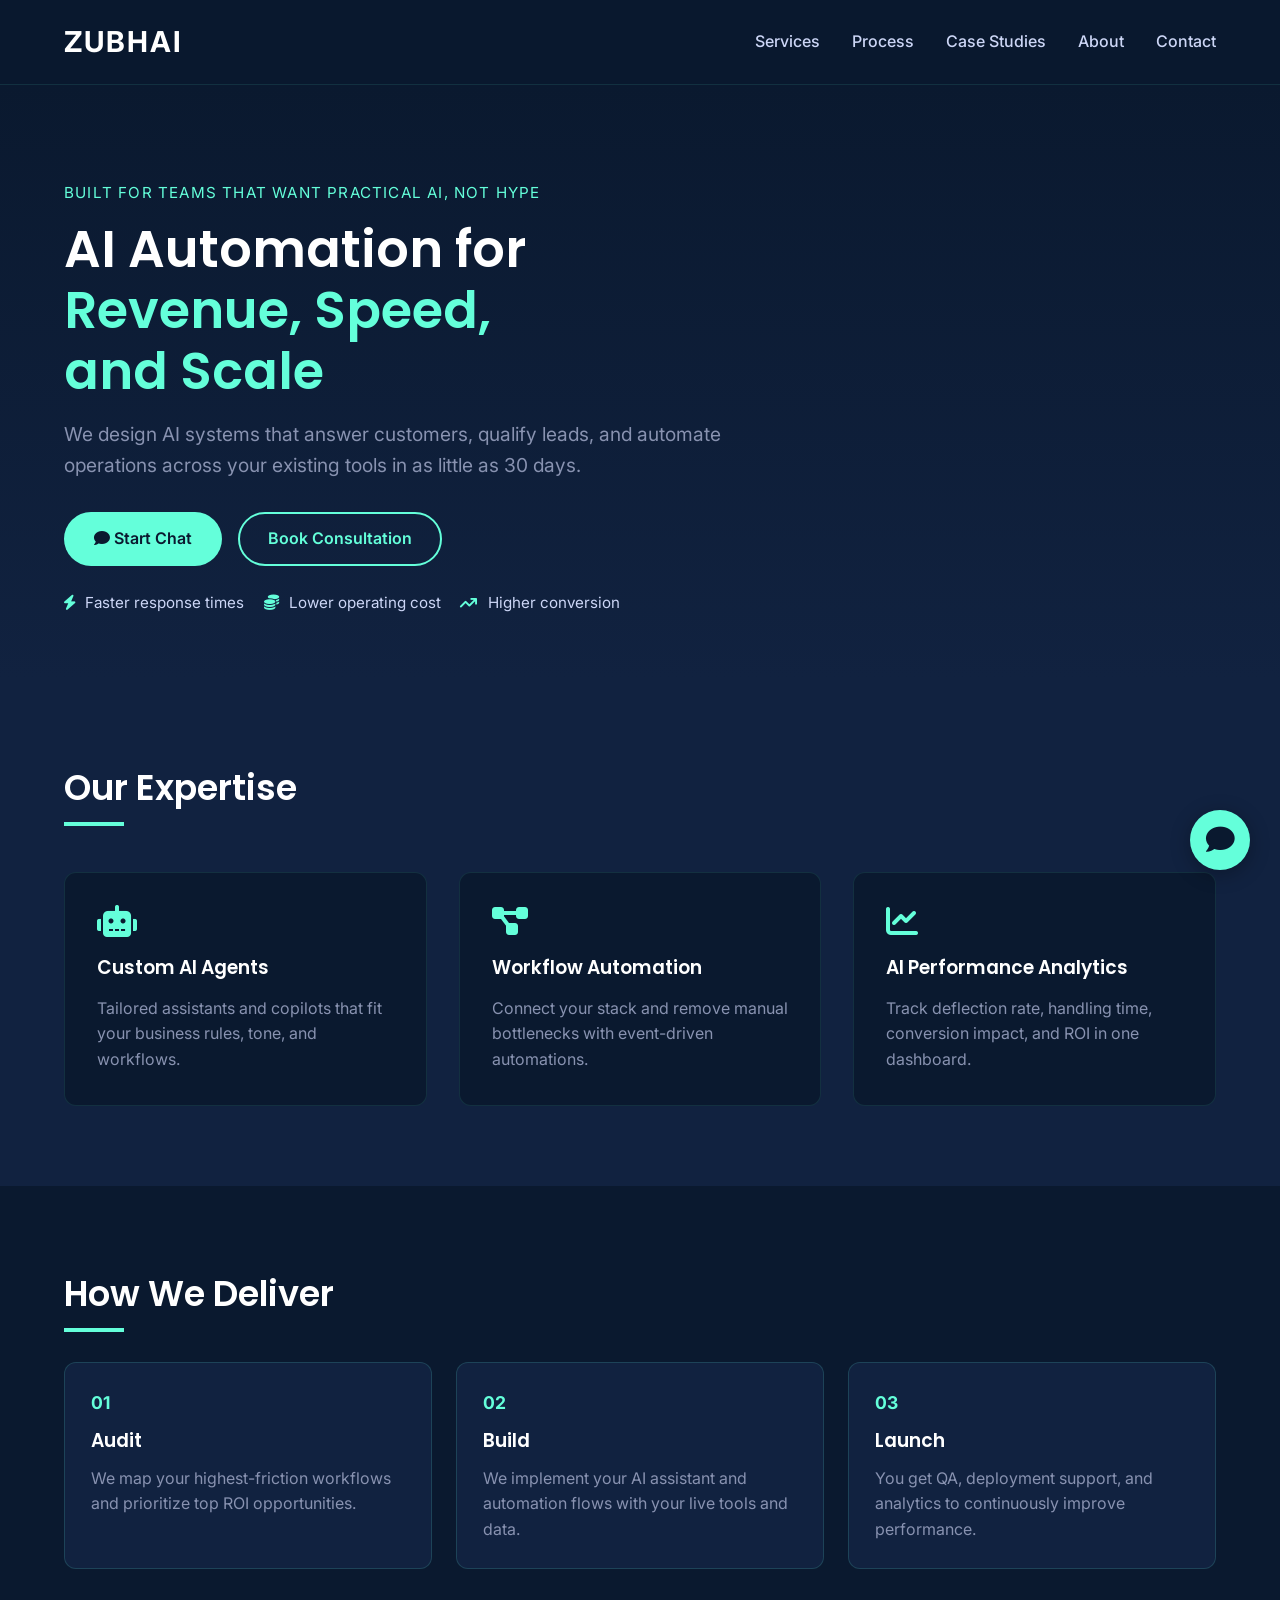
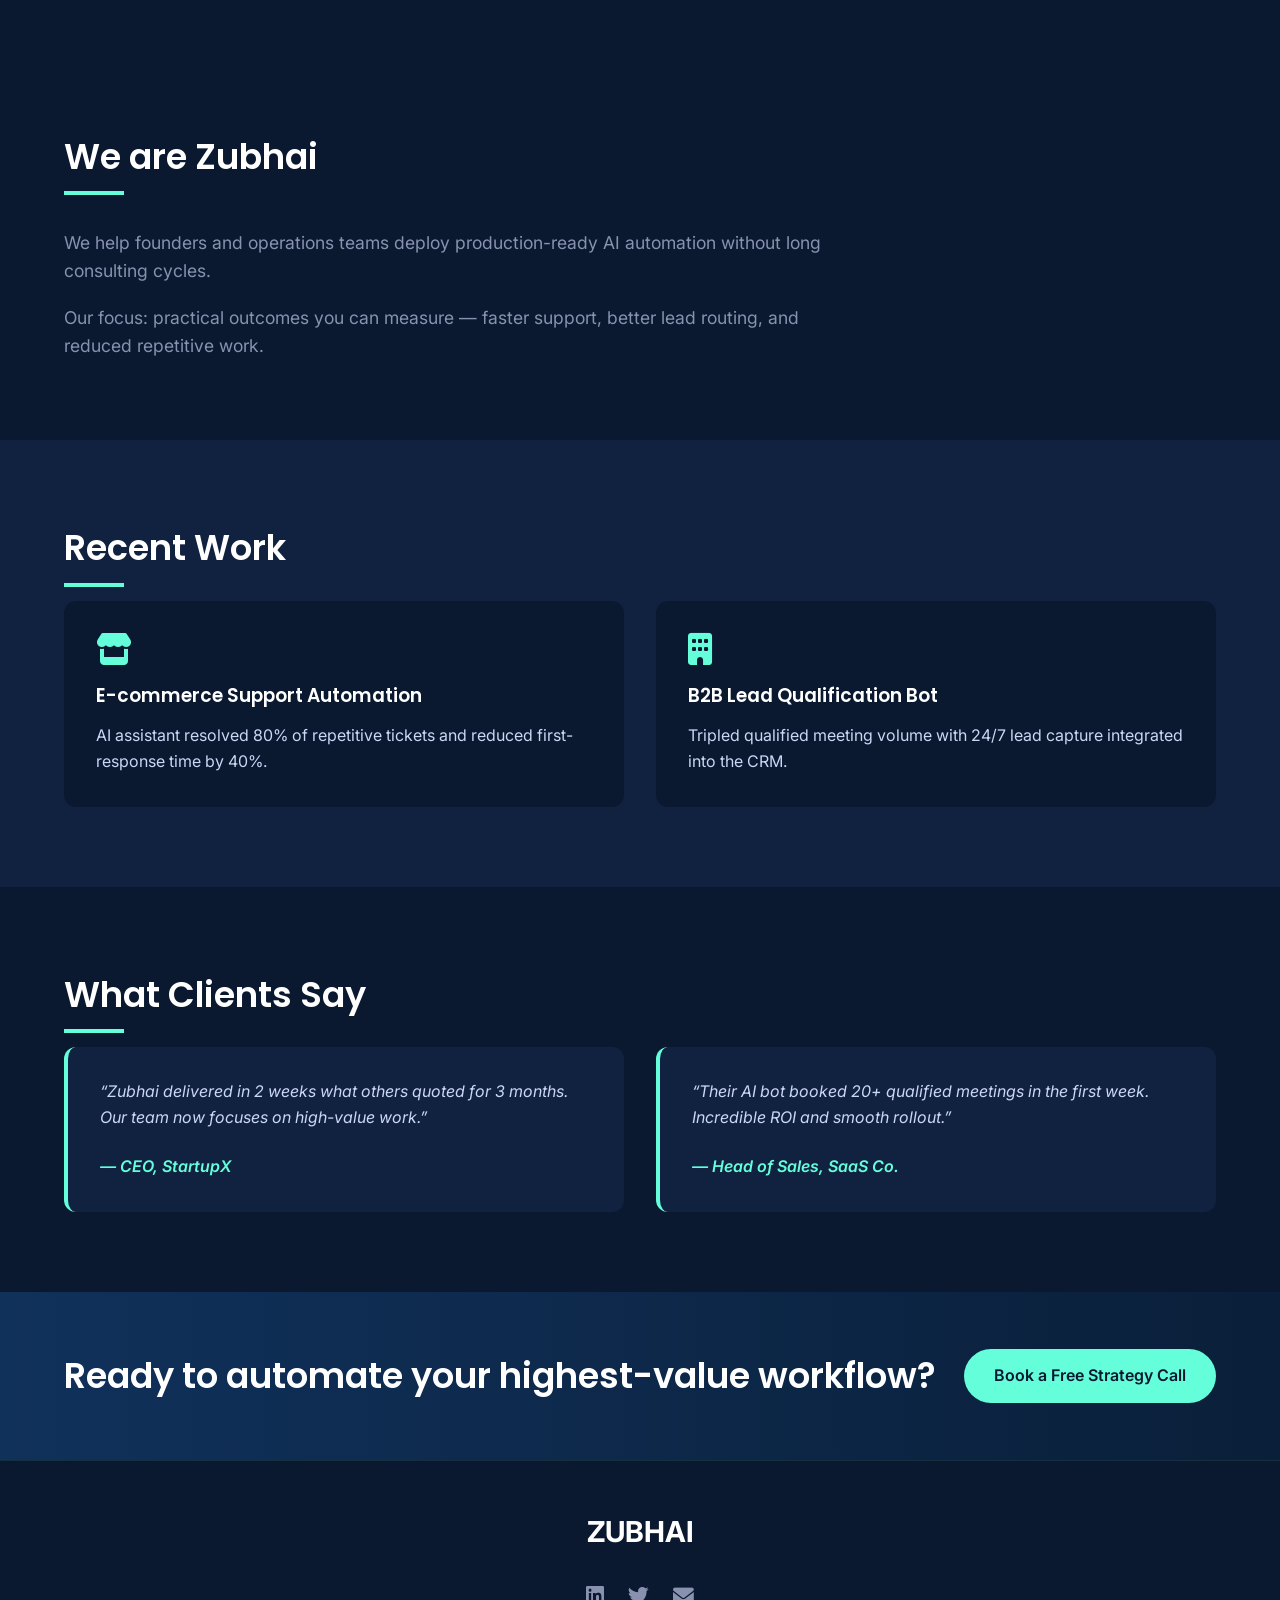
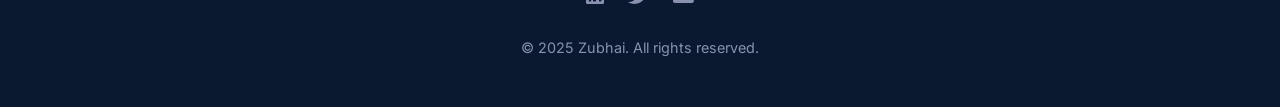
==== index.html @ e5e1dfcf "Add direct Make webhook fallback when /api lead is unavailable" ====
<!DOCTYPE html>
<html lang="en">
<head>
  <meta charset="UTF-8">
  <meta name="viewport" content="width=device-width, initial-scale=1.0">
  <meta name="description" content="Zubhai builds custom AI agents and automation systems for modern teams. Launch faster with a focused 30-day implementation roadmap.">
  <meta name="keywords" content="AI automation, AI agency, workflow automation, AI agents, Vercel website">
  <meta property="og:title" content="Zubhai – AI Automation Agency">
  <meta property="og:type" content="website">
  <meta property="og:url" content="https://zubhai.com">
  <meta property="og:image" content="https://zubhai.com/og-image.jpg">
  <meta name="twitter:card" content="summary_large_image">
  <title>Zubhai – AI Automation Agency</title>
  <link href="https://fonts.googleapis.com/css2?family=Inter:wght@400;500;600;700&family=Poppins:wght@600;700&display=swap" rel="stylesheet">
  <link rel="stylesheet" href="https://cdnjs.cloudflare.com/ajax/libs/font-awesome/6.0.0-beta3/css/all.min.css">
  <link rel="stylesheet" href="style.css">
  <script>
    window.va = window.va || function () { (window.vaq = window.vaq || []).push(arguments); };
  </script>
  <script defer src="/_vercel/insights/script.js"></script>
</head>
<body data-make-webhook-url="">
  <header>
    <div class="container header-container">
      <div class="logo">ZUBHAI</div>
      <nav>
        <ul class="nav-links">
          <li><a href="#services">Services</a></li>
          <li><a href="#process">Process</a></li>
          <li><a href="#cases">Case Studies</a></li>
          <li><a href="#about">About</a></li>
          <li><a href="#contact">Contact</a></li>
        </ul>
        <div class="hamburger"><i class="fas fa-bars"></i></div>
      </nav>
    </div>
  </header>

  <section class="hero">
    <div class="container hero-container">
      <div class="hero-content">
        <p class="eyebrow">Built for teams that want practical AI, not hype</p>
        <h1>AI Automation for <span class="accent">Revenue, Speed, and Scale</span></h1>
        <p class="subhead">We design AI systems that answer customers, qualify leads, and automate operations across your existing tools in as little as 30 days.</p>
        <div class="hero-buttons">
          <a href="#" class="btn btn-primary" id="open-chat-btn"><i class="fas fa-comment"></i> Start Chat</a>
          <a href="https://calendly.com/shubzz429/new-meeting" class="btn btn-secondary" id="book-calendly" target="_blank" rel="noopener noreferrer">Book Consultation</a>
        </div>
        <div class="trust-bar" aria-label="Key business outcomes">
          <span><i class="fas fa-bolt"></i> Faster response times</span>
          <span><i class="fas fa-coins"></i> Lower operating cost</span>
          <span><i class="fas fa-arrow-trend-up"></i> Higher conversion</span>
        </div>
      </div>
    </div>
  </section>

  <section id="services" class="services">
    <div class="container">
      <h2>Our Expertise</h2>
      <div class="services-grid">
        <div class="service-card">
          <i class="fas fa-robot fa-2x accent"></i>
          <h3>Custom AI Agents</h3>
          <p>Tailored assistants and copilots that fit your business rules, tone, and workflows.</p>
        </div>
        <div class="service-card">
          <i class="fas fa-diagram-project fa-2x accent"></i>
          <h3>Workflow Automation</h3>
          <p>Connect your stack and remove manual bottlenecks with event-driven automations.</p>
        </div>
        <div class="service-card">
          <i class="fas fa-chart-line fa-2x accent"></i>
          <h3>AI Performance Analytics</h3>
          <p>Track deflection rate, handling time, conversion impact, and ROI in one dashboard.</p>
        </div>
      </div>
    </div>
  </section>

  <section id="process" class="process">
    <div class="container">
      <h2>How We Deliver</h2>
      <div class="process-grid">
        <article class="process-step"><span>01</span><h3>Audit</h3><p>We map your highest-friction workflows and prioritize top ROI opportunities.</p></article>
        <article class="process-step"><span>02</span><h3>Build</h3><p>We implement your AI assistant and automation flows with your live tools and data.</p></article>
        <article class="process-step"><span>03</span><h3>Launch</h3><p>You get QA, deployment support, and analytics to continuously improve performance.</p></article>
      </div>
    </div>
  </section>

  <section id="about" class="about">
    <div class="container about-container">
      <div class="about-text">
        <h2>We are Zubhai</h2>
        <p>We help founders and operations teams deploy production-ready AI automation without long consulting cycles.</p>
        <p>Our focus: practical outcomes you can measure — faster support, better lead routing, and reduced repetitive work.</p>
      </div>
    </div>
  </section>

  <section id="cases" class="cases">
    <div class="container">
      <h2>Recent Work</h2>
      <div class="cases-grid">
        <div class="case-card">
          <div class="case-icon"><i class="fas fa-store fa-2x"></i></div>
          <h3>E-commerce Support Automation</h3>
          <p>AI assistant resolved 80% of repetitive tickets and reduced first-response time by 40%.</p>
        </div>
        <div class="case-card">
          <div class="case-icon"><i class="fas fa-building fa-2x"></i></div>
          <h3>B2B Lead Qualification Bot</h3>
          <p>Tripled qualified meeting volume with 24/7 lead capture integrated into the CRM.</p>
        </div>
      </div>
    </div>
  </section>

  <section class="testimonials">
    <div class="container">
      <h2>What Clients Say</h2>
      <div class="testimonial-grid">
        <div class="testimonial-card">
          <p>“Zubhai delivered in 2 weeks what others quoted for 3 months. Our team now focuses on high-value work.”</p>
          <div class="client">— CEO, StartupX</div>
        </div>
        <div class="testimonial-card">
          <p>“Their AI bot booked 20+ qualified meetings in the first week. Incredible ROI and smooth rollout.”</p>
          <div class="client">— Head of Sales, SaaS Co.</div>
        </div>
      </div>
    </div>
  </section>

  <section class="cta-strip">
    <div class="container cta-strip-inner">
      <h2>Ready to automate your highest-value workflow?</h2>
      <a href="https://calendly.com/shubzz429/new-meeting" class="btn btn-primary" id="book-calendly-footer" target="_blank" rel="noopener noreferrer">Book a Free Strategy Call</a>
    </div>
  </section>

  <footer id="contact">
    <div class="container footer-container">
      <div class="footer-logo">ZUBHAI</div>
      <div class="footer-links">
        <a href="#" aria-label="LinkedIn"><i class="fab fa-linkedin"></i></a>
        <a href="#" aria-label="Twitter"><i class="fab fa-twitter"></i></a>
        <a href="mailto:contact@zubhai.com" aria-label="Email"><i class="fas fa-envelope"></i></a>
      </div>
      <p class="copyright">© 2025 Zubhai. All rights reserved.</p>
    </div>
  </footer>

  <div class="chat-widget">
    <div class="chat-button" id="chatButton">
      <i class="fas fa-comment"></i>
    </div>
    <div class="chat-panel" id="chatPanel">
      <div class="chat-header">
        <span>Zubhai Assistant</span>
        <i class="fas fa-times" id="closeChat"></i>
      </div>
      <div class="chat-messages" id="chatMessages">
        <div class="message bot-message">👋 Hi! I'm Zubhai's AI assistant. May I know your name and email so I can help you better?</div>
      </div>
      <div class="chat-input-area">
        <input type="text" id="userInput" placeholder="Type your message..." disabled>
        <button id="sendMessage"><i class="fas fa-paper-plane"></i></button>
      </div>
    </div>
  </div>

  <script type="application/ld+json">
    {
      "@context": "https://schema.org",
      "@type": "Organization",
      "name": "Zubhai",
      "url": "https://zubhai.com",
      "description": "AI automation agency focused on custom AI agents and workflow automation",
      "email": "contact@zubhai.com"
    }
  </script>
  <script src="script.js"></script>
</body>
</html>
---- style.css ----
/* ---------- GLOBAL ---------- */
:root {
  --navy: #0A192F;
  --teal: #64FFDA;
  --light-navy: #112240;
  --slate: #8892B0;
  --light-slate: #CCD6F6;
  --off-white: #F5F5F5;
  --white: #FFFFFF;
}

* {
  margin: 0;
  padding: 0;
  box-sizing: border-box;
}

html {
  scroll-behavior: smooth;
}

body {
  font-family: 'Inter', sans-serif;
  background-color: var(--navy);
  color: var(--light-slate);
  line-height: 1.6;
}

.container {
  width: 90%;
  max-width: 1200px;
  margin: 0 auto;
}

h1, h2, h3 {
  font-family: 'Poppins', sans-serif;
  font-weight: 600;
  color: var(--white);
}

h2 {
  font-size: 2.2rem;
  margin-bottom: 1.5rem;
  position: relative;
  display: inline-block;
}

h2:after {
  content: '';
  position: absolute;
  bottom: -10px;
  left: 0;
  width: 60px;
  height: 4px;
  background: var(--teal);
}

.accent {
  color: var(--teal);
}

a {
  text-decoration: none;
  color: inherit;
}

.btn {
  display: inline-block;
  padding: 12px 28px;
  border-radius: 30px;
  font-weight: 600;
  transition: 0.3s;
  border: 2px solid transparent;
}

.btn-primary {
  background: var(--teal);
  color: var(--navy);
}

.btn-primary:hover {
  background: transparent;
  border-color: var(--teal);
  color: var(--teal);
}

.btn-secondary {
  background: transparent;
  border-color: var(--teal);
  color: var(--teal);
}

.btn-secondary:hover {
  background: var(--teal);
  color: var(--navy);
}

/* ---------- HEADER ---------- */
header {
  background: rgba(10, 25, 47, 0.95);
  backdrop-filter: blur(10px);
  position: sticky;
  top: 0;
  z-index: 100;
  padding: 1.2rem 0;
  border-bottom: 1px solid rgba(100, 255, 218, 0.1);
}

.header-container {
  display: flex;
  justify-content: space-between;
  align-items: center;
}

.logo {
  font-size: 1.8rem;
  font-weight: 700;
  color: var(--white);
  letter-spacing: 2px;
}

.nav-links {
  display: flex;
  list-style: none;
  gap: 2rem;
}

.nav-links a {
  color: var(--light-slate);
  font-weight: 500;
  transition: color 0.3s;
}

.nav-links a:hover {
  color: var(--teal);
}

.hamburger {
  display: none;
  font-size: 1.5rem;
  cursor: pointer;
}

/* ---------- HERO ---------- */
.hero {
  padding: 6rem 0 4rem;
  background: linear-gradient(180deg, var(--navy) 0%, var(--light-navy) 100%);
}

.hero-container {
  display: flex;
  align-items: center;
}

.eyebrow {
  color: var(--teal);
  font-size: 0.95rem;
  margin-bottom: 0.8rem;
  text-transform: uppercase;
  letter-spacing: 1.2px;
}

.hero-content h1 {
  font-size: 3.2rem;
  line-height: 1.2;
  margin-bottom: 1rem;
  max-width: 14ch;
}

.subhead {
  font-size: 1.2rem;
  color: var(--slate);
  margin-bottom: 2rem;
  max-width: 700px;
}

.hero-buttons {
  display: flex;
  gap: 1rem;
  flex-wrap: wrap;
}

.trust-bar {
  margin-top: 1.6rem;
  display: flex;
  flex-wrap: wrap;
  gap: 1.2rem;
  color: var(--light-slate);
  font-size: 0.95rem;
}

.trust-bar i {
  color: var(--teal);
  margin-right: 0.4rem;
}

/* ---------- SERVICES ---------- */
.services {
  padding: 5rem 0;
  background: var(--light-navy);
}

.services-grid {
  display: grid;
  grid-template-columns: repeat(auto-fit, minmax(280px, 1fr));
  gap: 2rem;
  margin-top: 2rem;
}

.service-card {
  background: var(--navy);
  padding: 2rem;
  border-radius: 12px;
  transition: transform 0.3s;
  border: 1px solid rgba(100, 255, 218, 0.1);
}

.service-card:hover {
  transform: translateY(-8px);
  border-color: var(--teal);
}

.service-card i {
  margin-bottom: 1rem;
  color: var(--teal);
}

.service-card h3 {
  margin-bottom: 0.8rem;
}

.service-card p {
  color: var(--slate);
}

/* ---------- PROCESS ---------- */
.process {
  padding: 5rem 0;
}

.process-grid {
  display: grid;
  grid-template-columns: repeat(auto-fit, minmax(240px, 1fr));
  gap: 1.5rem;
  margin-top: 1rem;
}

.process-step {
  background: var(--light-navy);
  border: 1px solid rgba(100, 255, 218, 0.15);
  border-radius: 12px;
  padding: 1.6rem;
}

.process-step span {
  color: var(--teal);
  font-weight: 700;
  font-size: 1.1rem;
}

.process-step h3 {
  margin: 0.6rem 0;
}

.process-step p {
  color: var(--slate);
}

/* ---------- ABOUT ---------- */
.about {
  padding: 5rem 0;
}

.about-text p {
  margin-top: 1.2rem;
  color: var(--slate);
  font-size: 1.1rem;
  max-width: 760px;
}

/* ---------- CASE STUDIES ---------- */
.cases {
  padding: 5rem 0;
  background: var(--light-navy);
}

.cases-grid {
  display: grid;
  grid-template-columns: repeat(auto-fit, minmax(280px, 1fr));
  gap: 2rem;
}

.case-card {
  background: var(--navy);
  padding: 2rem;
  border-radius: 12px;
}

.case-icon i {
  color: var(--teal);
  margin-bottom: 1rem;
}

.case-card h3 {
  margin-bottom: 0.8rem;
}

/* ---------- TESTIMONIALS ---------- */
.testimonials {
  padding: 5rem 0;
}

.testimonial-grid {
  display: grid;
  grid-template-columns: repeat(auto-fit, minmax(280px, 1fr));
  gap: 2rem;
}

.testimonial-card {
  background: var(--light-navy);
  padding: 2rem;
  border-radius: 12px;
  border-left: 4px solid var(--teal);
  font-style: italic;
}

.client {
  margin-top: 1.5rem;
  color: var(--teal);
  font-weight: 600;
}

/* ---------- CTA ---------- */
.cta-strip {
  padding: 3.5rem 0;
  background: linear-gradient(90deg, #10315b 0%, #0a1f39 100%);
}

.cta-strip-inner {
  display: flex;
  justify-content: space-between;
  align-items: center;
  gap: 1rem;
}

.cta-strip h2 {
  margin: 0;
}

.cta-strip h2::after {
  display: none;
}

/* ---------- FOOTER ---------- */
footer {
  background: var(--navy);
  padding: 3rem 0;
  border-top: 1px solid rgba(100, 255, 218, 0.1);
}

.footer-container {
  display: flex;
  flex-direction: column;
  align-items: center;
  gap: 1.5rem;
}

.footer-logo {
  font-size: 1.8rem;
  font-weight: 700;
  color: var(--white);
}

.footer-links {
  display: flex;
  gap: 1.5rem;
}

.footer-links a {
  color: var(--slate);
  font-size: 1.3rem;
  transition: color 0.3s;
}

.footer-links a:hover {
  color: var(--teal);
}

.copyright {
  color: var(--slate);
  font-size: 0.9rem;
}

/* ---------- CHAT WIDGET ---------- */
.chat-widget {
  position: fixed;
  bottom: 30px;
  right: 30px;
  z-index: 1000;
}

.chat-button {
  width: 60px;
  height: 60px;
  background: var(--teal);
  border-radius: 50%;
  display: flex;
  align-items: center;
  justify-content: center;
  color: var(--navy);
  font-size: 1.8rem;
  cursor: pointer;
  box-shadow: 0 4px 20px rgba(0, 0, 0, 0.3);
  transition: 0.3s;
}

.chat-button:hover {
  transform: scale(1.1);
}

.chat-panel {
  position: absolute;
  bottom: 80px;
  right: 0;
  width: 350px;
  height: 500px;
  background: var(--white);
  border-radius: 16px;
  box-shadow: 0 10px 40px rgba(0, 0, 0, 0.2);
  display: none;
  flex-direction: column;
  overflow: hidden;
  border: 1px solid var(--teal);
}

.chat-panel.active {
  display: flex;
}

.chat-header {
  background: var(--navy);
  color: var(--white);
  padding: 1rem;
  display: flex;
  justify-content: space-between;
  align-items: center;
  font-weight: 600;
}

.chat-header i {
  cursor: pointer;
  color: var(--slate);
  transition: color 0.3s;
}

.chat-header i:hover {
  color: var(--teal);
}

.chat-messages {
  flex: 1;
  padding: 1rem;
  overflow-y: auto;
  background: #F9F9F9;
  display: flex;
  flex-direction: column;
  gap: 0.8rem;
}

.message {
  max-width: 80%;
  padding: 0.8rem 1.2rem;
  border-radius: 18px;
  word-wrap: break-word;
}

.bot-message {
  background: var(--navy);
  color: var(--white);
  align-self: flex-start;
  border-bottom-left-radius: 4px;
}

.user-message {
  background: var(--teal);
  color: var(--navy);
  align-self: flex-end;
  border-bottom-right-radius: 4px;
}

.chat-input-area {
  display: flex;
  padding: 0.8rem;
  background: white;
  border-top: 1px solid #ddd;
}

.chat-input-area input {
  flex: 1;
  padding: 0.7rem;
  border: 1px solid #ccc;
  border-radius: 20px;
  outline: none;
  font-family: inherit;
}

.chat-input-area button {
  background: var(--teal);
  border: none;
  width: 45px;
  height: 45px;
  border-radius: 50%;
  margin-left: 0.5rem;
  color: var(--navy);
  font-size: 1.2rem;
  cursor: pointer;
  transition: 0.3s;
}

.chat-input-area button:hover {
  background: var(--navy);
  color: var(--teal);
}

/* ---------- RESPONSIVE ---------- */
@media (max-width: 768px) {
  h1 {
    font-size: 2.5rem;
  }

  h2 {
    font-size: 2rem;
  }

  .nav-links {
    display: none;
    position: absolute;
    top: 72px;
    right: 5%;
    background: var(--light-navy);
    border: 1px solid rgba(100, 255, 218, 0.15);
    border-radius: 10px;
    padding: 1rem;
    flex-direction: column;
    min-width: 180px;
  }

  .nav-links.active {
    display: flex;
  }

  .hamburger {
    display: block;
  }

  .hero-container {
    flex-direction: column;
    text-align: center;
  }

  .hero-content h1,
  .subhead {
    max-width: none;
  }

  .hero-buttons,
  .trust-bar {
    justify-content: center;
  }

  .cta-strip-inner {
    flex-direction: column;
    align-items: flex-start;
  }

  .chat-panel {
    width: 300px;
    right: 0;
  }
}

@media (max-width: 480px) {
  .chat-panel {
    width: 280px;
  }
}
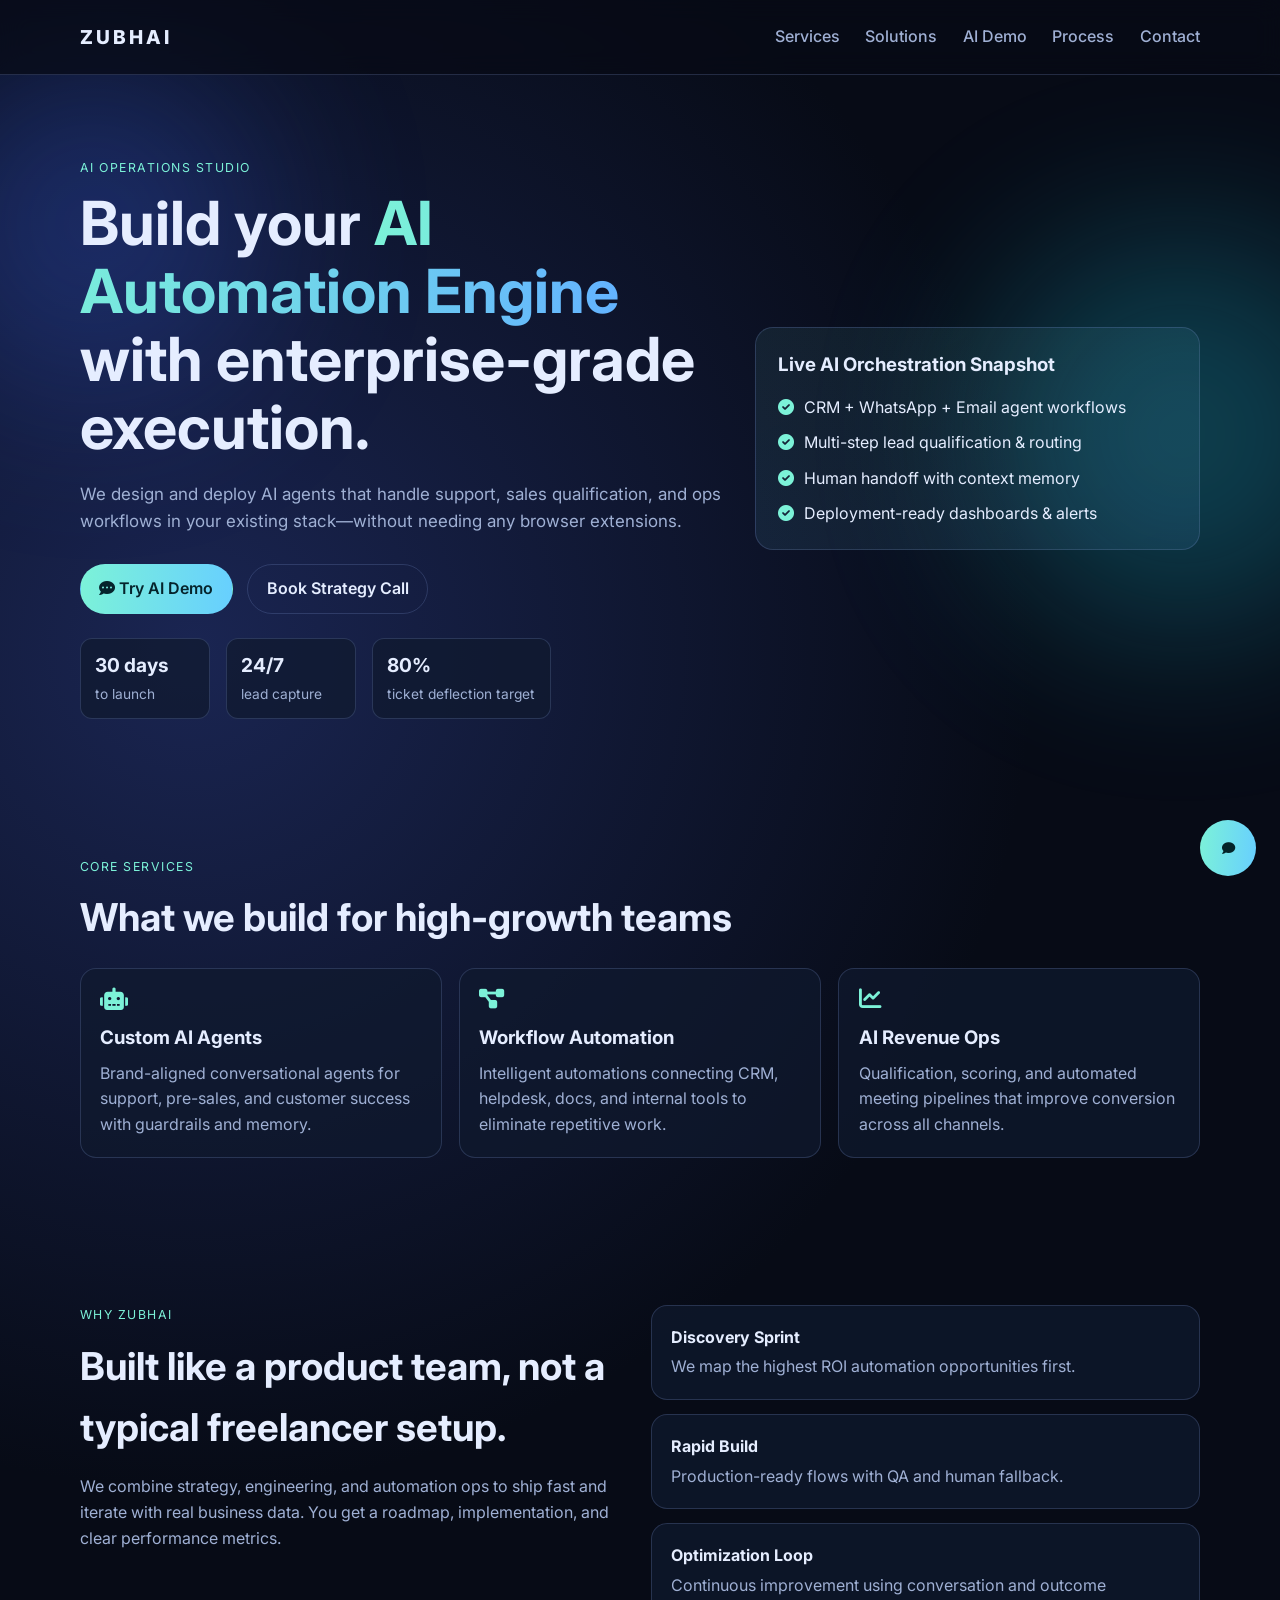
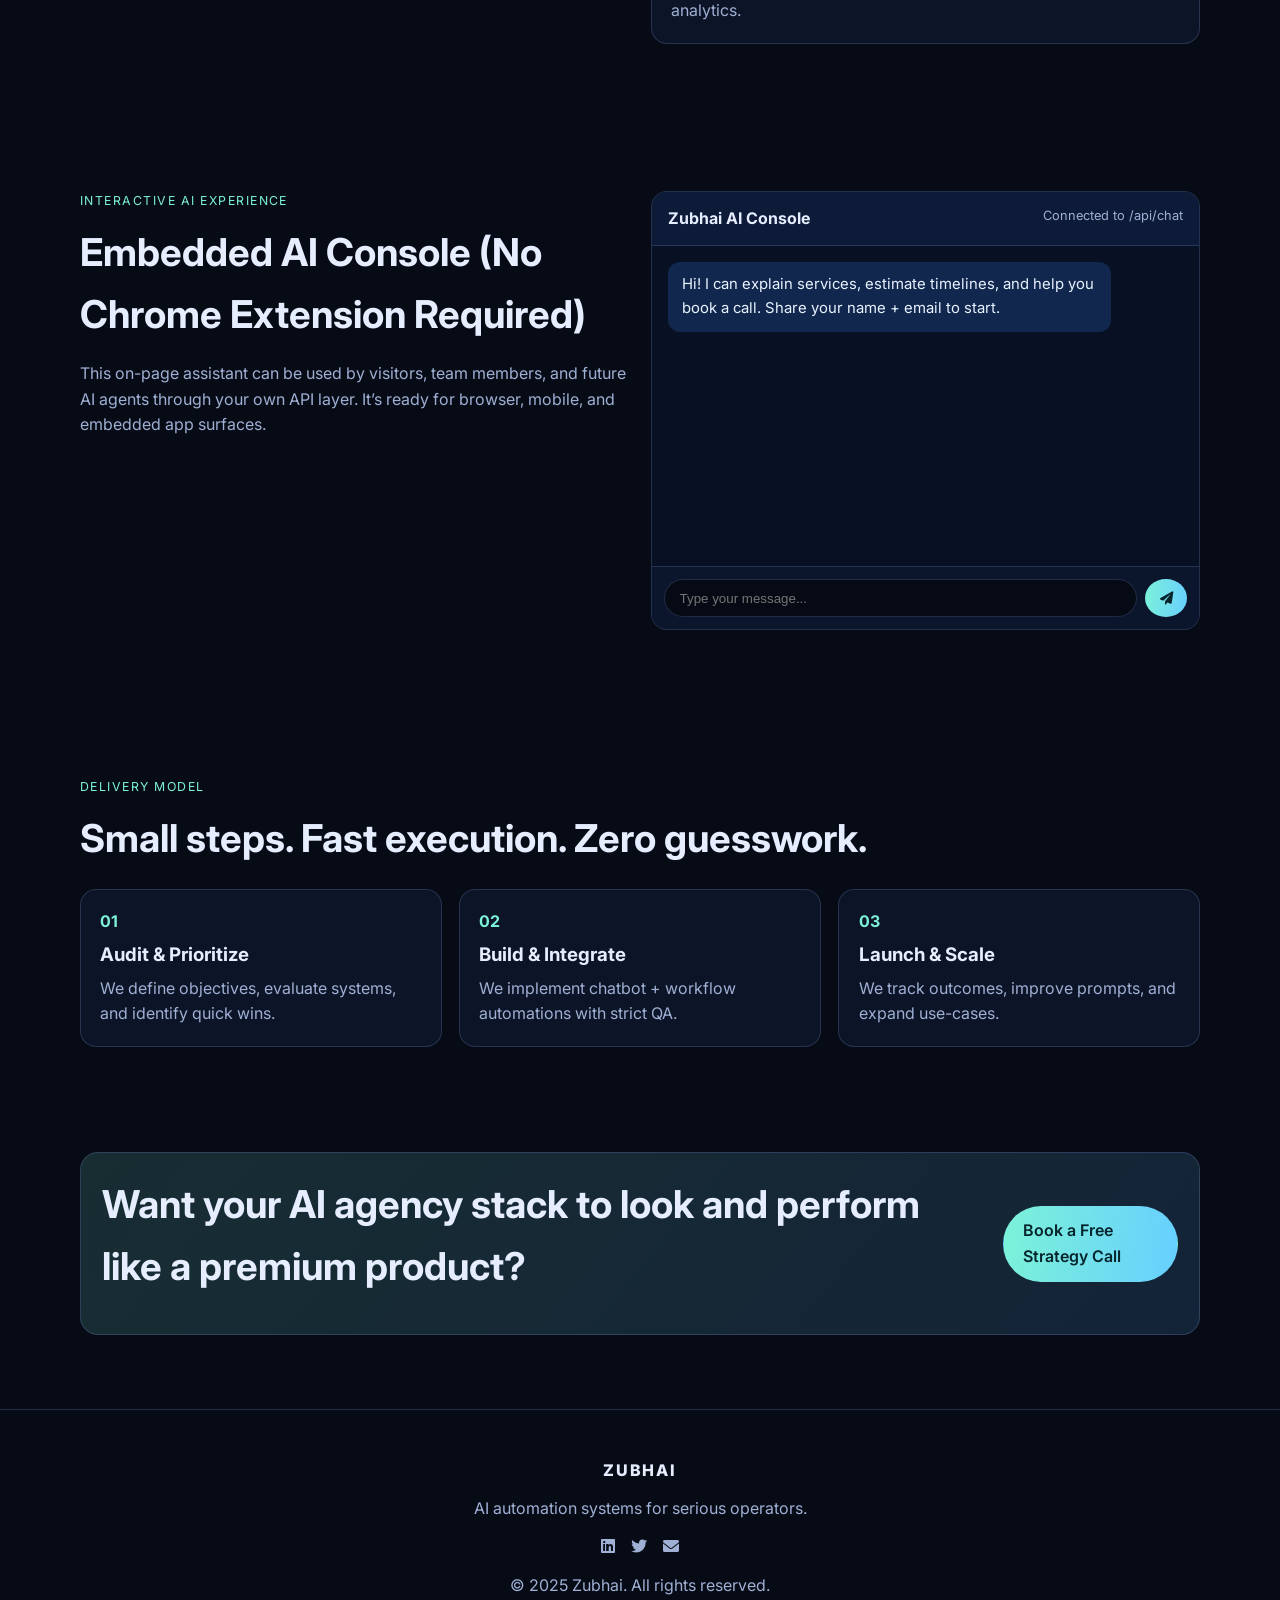
==== commit e280964f: "Redesign landing page with premium UI and embedded AI console" ====
--- a/index.html
+++ b/index.html
@@ -3,15 +3,15 @@
 <head>
   <meta charset="UTF-8">
   <meta name="viewport" content="width=device-width, initial-scale=1.0">
-  <meta name="description" content="Zubhai builds custom AI agents and automation systems for modern teams. Launch faster with a focused 30-day implementation roadmap.">
-  <meta name="keywords" content="AI automation, AI agency, workflow automation, AI agents, Vercel website">
+  <meta name="description" content="Zubhai builds elite AI automation systems, voice and chat agents, and workflow orchestration for modern growth teams.">
+  <meta name="keywords" content="AI automation agency, custom AI agents, workflow automation, conversational AI">
   <meta property="og:title" content="Zubhai – AI Automation Agency">
   <meta property="og:type" content="website">
   <meta property="og:url" content="https://zubhai.com">
   <meta property="og:image" content="https://zubhai.com/og-image.jpg">
   <meta name="twitter:card" content="summary_large_image">
   <title>Zubhai – AI Automation Agency</title>
-  <link href="https://fonts.googleapis.com/css2?family=Inter:wght@400;500;600;700&family=Poppins:wght@600;700&display=swap" rel="stylesheet">
+  <link href="https://fonts.googleapis.com/css2?family=Inter:wght@400;500;600;700;800&display=swap" rel="stylesheet">
   <link rel="stylesheet" href="https://cdnjs.cloudflare.com/ajax/libs/font-awesome/6.0.0-beta3/css/all.min.css">
   <link rel="stylesheet" href="style.css">
   <script>
@@ -19,60 +19,111 @@
   </script>
   <script defer src="/_vercel/insights/script.js"></script>
 </head>
-<body data-make-webhook-url="">
+<body>
+  <div class="ambient ambient-1"></div>
+  <div class="ambient ambient-2"></div>
+
   <header>
     <div class="container header-container">
-      <div class="logo">ZUBHAI</div>
+      <a href="#" class="logo">ZUBHAI</a>
       <nav>
         <ul class="nav-links">
           <li><a href="#services">Services</a></li>
+          <li><a href="#solutions">Solutions</a></li>
+          <li><a href="#demo">AI Demo</a></li>
           <li><a href="#process">Process</a></li>
-          <li><a href="#cases">Case Studies</a></li>
-          <li><a href="#about">About</a></li>
           <li><a href="#contact">Contact</a></li>
         </ul>
-        <div class="hamburger"><i class="fas fa-bars"></i></div>
+        <button class="hamburger" aria-label="Toggle navigation"><i class="fas fa-bars"></i></button>
       </nav>
     </div>
   </header>
 
   <section class="hero">
-    <div class="container hero-container">
-      <div class="hero-content">
-        <p class="eyebrow">Built for teams that want practical AI, not hype</p>
-        <h1>AI Automation for <span class="accent">Revenue, Speed, and Scale</span></h1>
-        <p class="subhead">We design AI systems that answer customers, qualify leads, and automate operations across your existing tools in as little as 30 days.</p>
+    <div class="container hero-grid">
+      <div>
+        <p class="eyebrow">AI OPERATIONS STUDIO</p>
+        <h1>Build your <span class="accent">AI Automation Engine</span> with enterprise-grade execution.</h1>
+        <p class="subhead">We design and deploy AI agents that handle support, sales qualification, and ops workflows in your existing stack—without needing any browser extensions.</p>
         <div class="hero-buttons">
-          <a href="#" class="btn btn-primary" id="open-chat-btn"><i class="fas fa-comment"></i> Start Chat</a>
-          <a href="https://calendly.com/shubzz429/new-meeting" class="btn btn-secondary" id="book-calendly" target="_blank" rel="noopener noreferrer">Book Consultation</a>
+          <a href="#demo" class="btn btn-primary" id="open-chat-btn"><i class="fas fa-comment-dots"></i> Try AI Demo</a>
+          <a href="https://calendly.com/shubzz429/new-meeting" class="btn btn-secondary" id="book-calendly" target="_blank" rel="noopener noreferrer">Book Strategy Call</a>
         </div>
-        <div class="trust-bar" aria-label="Key business outcomes">
-          <span><i class="fas fa-bolt"></i> Faster response times</span>
-          <span><i class="fas fa-coins"></i> Lower operating cost</span>
-          <span><i class="fas fa-arrow-trend-up"></i> Higher conversion</span>
+        <div class="hero-metrics" aria-label="Business metrics">
+          <div><strong>30 days</strong><span>to launch</span></div>
+          <div><strong>24/7</strong><span>lead capture</span></div>
+          <div><strong>80%</strong><span>ticket deflection target</span></div>
         </div>
       </div>
+      <aside class="hero-card">
+        <h3>Live AI Orchestration Snapshot</h3>
+        <ul>
+          <li><i class="fas fa-check-circle"></i> CRM + WhatsApp + Email agent workflows</li>
+          <li><i class="fas fa-check-circle"></i> Multi-step lead qualification & routing</li>
+          <li><i class="fas fa-check-circle"></i> Human handoff with context memory</li>
+          <li><i class="fas fa-check-circle"></i> Deployment-ready dashboards & alerts</li>
+        </ul>
+      </aside>
     </div>
   </section>
 
   <section id="services" class="services">
     <div class="container">
-      <h2>Our Expertise</h2>
+      <p class="section-label">Core Services</p>
+      <h2>What we build for high-growth teams</h2>
       <div class="services-grid">
-        <div class="service-card">
-          <i class="fas fa-robot fa-2x accent"></i>
+        <article class="service-card">
+          <i class="fas fa-robot"></i>
           <h3>Custom AI Agents</h3>
-          <p>Tailored assistants and copilots that fit your business rules, tone, and workflows.</p>
+          <p>Brand-aligned conversational agents for support, pre-sales, and customer success with guardrails and memory.</p>
+        </article>
+        <article class="service-card">
+          <i class="fas fa-diagram-project"></i>
+          <h3>Workflow Automation</h3>
+          <p>Intelligent automations connecting CRM, helpdesk, docs, and internal tools to eliminate repetitive work.</p>
+        </article>
+        <article class="service-card">
+          <i class="fas fa-chart-line"></i>
+          <h3>AI Revenue Ops</h3>
+          <p>Qualification, scoring, and automated meeting pipelines that improve conversion across all channels.</p>
+        </article>
+      </div>
+    </div>
+  </section>
+
+  <section id="solutions" class="solutions">
+    <div class="container solution-grid">
+      <div>
+        <p class="section-label">Why Zubhai</p>
+        <h2>Built like a product team, not a typical freelancer setup.</h2>
+        <p>We combine strategy, engineering, and automation ops to ship fast and iterate with real business data. You get a roadmap, implementation, and clear performance metrics.</p>
+      </div>
+      <div class="pillars">
+        <div><h4>Discovery Sprint</h4><p>We map the highest ROI automation opportunities first.</p></div>
+        <div><h4>Rapid Build</h4><p>Production-ready flows with QA and human fallback.</p></div>
+        <div><h4>Optimization Loop</h4><p>Continuous improvement using conversation and outcome analytics.</p></div>
+      </div>
+    </div>
+  </section>
+
+  <section id="demo" class="demo">
+    <div class="container demo-grid">
+      <div>
+        <p class="section-label">Interactive AI Experience</p>
+        <h2>Embedded AI Console (No Chrome Extension Required)</h2>
+        <p>This on-page assistant can be used by visitors, team members, and future AI agents through your own API layer. It’s ready for browser, mobile, and embedded app surfaces.</p>
+      </div>
+      <div class="inline-chat" id="inlineChat">
+        <div class="inline-header">
+          <strong>Zubhai AI Console</strong>
+          <span>Connected to /api/chat</span>
         </div>
-        <div class="service-card">
-          <i class="fas fa-diagram-project fa-2x accent"></i>
-          <h3>Workflow Automation</h3>
-          <p>Connect your stack and remove manual bottlenecks with event-driven automations.</p>
+        <div class="inline-messages" id="inlineMessages">
+          <div class="message bot-message">Hi! I can explain services, estimate timelines, and help you book a call. Share your name + email to start.</div>
         </div>
-        <div class="service-card">
-          <i class="fas fa-chart-line fa-2x accent"></i>
-          <h3>AI Performance Analytics</h3>
-          <p>Track deflection rate, handling time, conversion impact, and ROI in one dashboard.</p>
+        <div class="chat-input-area">
+          <input type="text" id="userInput" placeholder="Type your message...">
+          <button id="sendMessage" aria-label="Send message"><i class="fas fa-paper-plane"></i></button>
         </div>
       </div>
     </div>
@@ -80,62 +131,19 @@
 
   <section id="process" class="process">
     <div class="container">
-      <h2>How We Deliver</h2>
+      <p class="section-label">Delivery Model</p>
+      <h2>Small steps. Fast execution. Zero guesswork.</h2>
       <div class="process-grid">
-        <article class="process-step"><span>01</span><h3>Audit</h3><p>We map your highest-friction workflows and prioritize top ROI opportunities.</p></article>
-        <article class="process-step"><span>02</span><h3>Build</h3><p>We implement your AI assistant and automation flows with your live tools and data.</p></article>
-        <article class="process-step"><span>03</span><h3>Launch</h3><p>You get QA, deployment support, and analytics to continuously improve performance.</p></article>
-      </div>
-    </div>
-  </section>
-
-  <section id="about" class="about">
-    <div class="container about-container">
-      <div class="about-text">
-        <h2>We are Zubhai</h2>
-        <p>We help founders and operations teams deploy production-ready AI automation without long consulting cycles.</p>
-        <p>Our focus: practical outcomes you can measure — faster support, better lead routing, and reduced repetitive work.</p>
-      </div>
-    </div>
-  </section>
-
-  <section id="cases" class="cases">
-    <div class="container">
-      <h2>Recent Work</h2>
-      <div class="cases-grid">
-        <div class="case-card">
-          <div class="case-icon"><i class="fas fa-store fa-2x"></i></div>
-          <h3>E-commerce Support Automation</h3>
-          <p>AI assistant resolved 80% of repetitive tickets and reduced first-response time by 40%.</p>
-        </div>
-        <div class="case-card">
-          <div class="case-icon"><i class="fas fa-building fa-2x"></i></div>
-          <h3>B2B Lead Qualification Bot</h3>
-          <p>Tripled qualified meeting volume with 24/7 lead capture integrated into the CRM.</p>
-        </div>
-      </div>
-    </div>
-  </section>
-
-  <section class="testimonials">
-    <div class="container">
-      <h2>What Clients Say</h2>
-      <div class="testimonial-grid">
-        <div class="testimonial-card">
-          <p>“Zubhai delivered in 2 weeks what others quoted for 3 months. Our team now focuses on high-value work.”</p>
-          <div class="client">— CEO, StartupX</div>
-        </div>
-        <div class="testimonial-card">
-          <p>“Their AI bot booked 20+ qualified meetings in the first week. Incredible ROI and smooth rollout.”</p>
-          <div class="client">— Head of Sales, SaaS Co.</div>
-        </div>
+        <article class="process-step"><span>01</span><h3>Audit & Prioritize</h3><p>We define objectives, evaluate systems, and identify quick wins.</p></article>
+        <article class="process-step"><span>02</span><h3>Build & Integrate</h3><p>We implement chatbot + workflow automations with strict QA.</p></article>
+        <article class="process-step"><span>03</span><h3>Launch & Scale</h3><p>We track outcomes, improve prompts, and expand use-cases.</p></article>
       </div>
     </div>
   </section>
 
   <section class="cta-strip">
     <div class="container cta-strip-inner">
-      <h2>Ready to automate your highest-value workflow?</h2>
+      <h2>Want your AI agency stack to look and perform like a premium product?</h2>
       <a href="https://calendly.com/shubzz429/new-meeting" class="btn btn-primary" id="book-calendly-footer" target="_blank" rel="noopener noreferrer">Book a Free Strategy Call</a>
     </div>
   </section>
@@ -143,6 +151,7 @@
   <footer id="contact">
     <div class="container footer-container">
       <div class="footer-logo">ZUBHAI</div>
+      <p>AI automation systems for serious operators.</p>
       <div class="footer-links">
         <a href="#" aria-label="LinkedIn"><i class="fab fa-linkedin"></i></a>
         <a href="#" aria-label="Twitter"><i class="fab fa-twitter"></i></a>
@@ -153,34 +162,20 @@
   </footer>
 
   <div class="chat-widget">
-    <div class="chat-button" id="chatButton">
+    <button class="chat-button" id="chatButton" aria-label="Open chat">
       <i class="fas fa-comment"></i>
-    </div>
+    </button>
     <div class="chat-panel" id="chatPanel">
       <div class="chat-header">
         <span>Zubhai Assistant</span>
         <i class="fas fa-times" id="closeChat"></i>
       </div>
       <div class="chat-messages" id="chatMessages">
-        <div class="message bot-message">👋 Hi! I'm Zubhai's AI assistant. May I know your name and email so I can help you better?</div>
-      </div>
-      <div class="chat-input-area">
-        <input type="text" id="userInput" placeholder="Type your message..." disabled>
-        <button id="sendMessage"><i class="fas fa-paper-plane"></i></button>
+        <div class="message bot-message">👋 Welcome! Use the full AI Console section for best experience, or chat quickly here.</div>
       </div>
     </div>
   </div>
 
-  <script type="application/ld+json">
-    {
-      "@context": "https://schema.org",
-      "@type": "Organization",
-      "name": "Zubhai",
-      "url": "https://zubhai.com",
-      "description": "AI automation agency focused on custom AI agents and workflow automation",
-      "email": "contact@zubhai.com"
-    }
-  </script>
   <script src="script.js"></script>
 </body>
 </html>
--- a/style.css
+++ b/style.css
@@ -1,586 +1,143 @@
-/* ---------- GLOBAL ---------- */
 :root {
-  --navy: #0A192F;
-  --teal: #64FFDA;
-  --light-navy: #112240;
-  --slate: #8892B0;
-  --light-slate: #CCD6F6;
-  --off-white: #F5F5F5;
-  --white: #FFFFFF;
+  --bg: #070b16;
+  --bg-soft: #0f172a;
+  --card: rgba(16, 26, 46, 0.72);
+  --line: rgba(118, 140, 197, 0.26);
+  --text: #e5edff;
+  --muted: #9fb0d4;
+  --primary: #7cf2d8;
+  --primary-2: #63b3ff;
 }
 
-* {
-  margin: 0;
-  padding: 0;
-  box-sizing: border-box;
+* { margin: 0; padding: 0; box-sizing: border-box; }
+html { scroll-behavior: smooth; }
+body {
+  font-family: 'Inter', sans-serif;
+  background: radial-gradient(circle at 15% 20%, #1a2552 0%, transparent 30%), var(--bg);
+  color: var(--text);
+  line-height: 1.6;
+  overflow-x: hidden;
 }
 
-html {
-  scroll-behavior: smooth;
+.ambient {
+  position: fixed;
+  border-radius: 50%;
+  filter: blur(90px);
+  opacity: 0.26;
+  z-index: -1;
 }
+.ambient-1 { width: 340px; height: 340px; background: #3f6bff; top: 6%; left: -6%; }
+.ambient-2 { width: 400px; height: 400px; background: #22d3ee; right: -8%; top: 26%; }
 
-body {
-  font-family: 'Inter', sans-serif;
-  background-color: var(--navy);
-  color: var(--light-slate);
-  line-height: 1.6;
-}
+.container { width: min(1120px, 92%); margin: 0 auto; }
+a { text-decoration: none; color: inherit; }
 
-.container {
-  width: 90%;
-  max-width: 1200px;
-  margin: 0 auto;
-}
-
-h1, h2, h3 {
-  font-family: 'Poppins', sans-serif;
-  font-weight: 600;
-  color: var(--white);
-}
-
-h2 {
-  font-size: 2.2rem;
-  margin-bottom: 1.5rem;
-  position: relative;
-  display: inline-block;
-}
-
-h2:after {
-  content: '';
-  position: absolute;
-  bottom: -10px;
-  left: 0;
-  width: 60px;
-  height: 4px;
-  background: var(--teal);
-}
-
-.accent {
-  color: var(--teal);
-}
-
-a {
-  text-decoration: none;
-  color: inherit;
-}
-
-.btn {
-  display: inline-block;
-  padding: 12px 28px;
-  border-radius: 30px;
-  font-weight: 600;
-  transition: 0.3s;
-  border: 2px solid transparent;
-}
-
-.btn-primary {
-  background: var(--teal);
-  color: var(--navy);
-}
-
-.btn-primary:hover {
-  background: transparent;
-  border-color: var(--teal);
-  color: var(--teal);
-}
-
-.btn-secondary {
-  background: transparent;
-  border-color: var(--teal);
-  color: var(--teal);
-}
-
-.btn-secondary:hover {
-  background: var(--teal);
-  color: var(--navy);
-}
-
-/* ---------- HEADER ---------- */
 header {
-  background: rgba(10, 25, 47, 0.95);
-  backdrop-filter: blur(10px);
   position: sticky;
   top: 0;
-  z-index: 100;
-  padding: 1.2rem 0;
-  border-bottom: 1px solid rgba(100, 255, 218, 0.1);
+  z-index: 20;
+  background: rgba(7, 11, 22, 0.72);
+  backdrop-filter: blur(12px);
+  border-bottom: 1px solid var(--line);
 }
 
 .header-container {
   display: flex;
+  align-items: center;
   justify-content: space-between;
-  align-items: center;
+  min-height: 74px;
 }
 
-.logo {
-  font-size: 1.8rem;
-  font-weight: 700;
-  color: var(--white);
-  letter-spacing: 2px;
+.logo { font-size: 1.2rem; font-weight: 800; letter-spacing: 0.16em; }
+.nav-links { display: flex; list-style: none; gap: 1.6rem; }
+.nav-links a { color: var(--muted); font-weight: 500; }
+.nav-links a:hover { color: var(--text); }
+.hamburger { display: none; background: transparent; border: none; color: var(--text); font-size: 1.2rem; }
+
+.hero { padding: 5.2rem 0 4rem; }
+.hero-grid { display: grid; grid-template-columns: 1.3fr 0.9fr; gap: 2rem; align-items: center; }
+.eyebrow, .section-label { color: var(--primary); text-transform: uppercase; letter-spacing: 0.12em; font-size: 0.77rem; margin-bottom: 0.7rem; }
+h1 { font-size: clamp(2.1rem, 5vw, 3.8rem); line-height: 1.12; max-width: 17ch; }
+.accent { background: linear-gradient(90deg, var(--primary), var(--primary-2)); -webkit-background-clip: text; background-clip: text; color: transparent; }
+.subhead { color: var(--muted); font-size: 1.06rem; margin: 1.2rem 0 1.8rem; max-width: 62ch; }
+.hero-buttons { display: flex; flex-wrap: wrap; gap: 0.9rem; }
+.btn { padding: 0.72rem 1.15rem; border-radius: 999px; border: 1px solid transparent; font-weight: 600; }
+.btn-primary { background: linear-gradient(95deg, var(--primary), #67cfff); color: #05242c; }
+.btn-secondary { border-color: var(--line); color: var(--text); }
+.btn-secondary:hover { border-color: var(--primary-2); }
+.hero-metrics { display: flex; gap: 1rem; margin-top: 1.5rem; flex-wrap: wrap; }
+.hero-metrics div { background: var(--card); border: 1px solid var(--line); border-radius: 12px; padding: 0.7rem 0.9rem; min-width: 130px; }
+.hero-metrics strong { display: block; font-size: 1.2rem; }
+.hero-metrics span { color: var(--muted); font-size: 0.86rem; }
+
+.hero-card {
+  background: linear-gradient(155deg, rgba(124, 242, 216, 0.08), rgba(99, 179, 255, 0.1));
+  border: 1px solid var(--line);
+  border-radius: 18px;
+  padding: 1.4rem;
 }
+.hero-card h3 { margin-bottom: 0.9rem; }
+.hero-card ul { list-style: none; display: grid; gap: 0.62rem; }
+.hero-card i { color: var(--primary); margin-right: 0.35rem; }
 
-.nav-links {
-  display: flex;
-  list-style: none;
-  gap: 2rem;
+section { padding: 4.6rem 0; }
+h2 { font-size: clamp(1.7rem, 3vw, 2.5rem); margin-bottom: 1rem; }
+p { color: var(--muted); }
+
+.services-grid, .process-grid { display: grid; gap: 1.1rem; grid-template-columns: repeat(3, minmax(0, 1fr)); margin-top: 1.2rem; }
+.service-card, .process-step, .pillars > div {
+  background: var(--card);
+  border: 1px solid var(--line);
+  border-radius: 16px;
+  padding: 1.2rem;
 }
+.service-card i { color: var(--primary); font-size: 1.4rem; margin-bottom: 0.75rem; }
+.service-card h3 { margin-bottom: 0.5rem; }
 
-.nav-links a {
-  color: var(--light-slate);
-  font-weight: 500;
-  transition: color 0.3s;
+.solution-grid { display: grid; grid-template-columns: 1fr 1fr; gap: 1.4rem; align-items: start; }
+.pillars { display: grid; gap: 0.85rem; }
+.pillars h4 { margin-bottom: 0.25rem; }
+
+.demo-grid { display: grid; grid-template-columns: 1fr 1fr; gap: 1.4rem; align-items: start; }
+.inline-chat {
+  border: 1px solid var(--line);
+  border-radius: 16px;
+  overflow: hidden;
+  background: #081123;
 }
+.inline-header { display: flex; justify-content: space-between; gap: 1rem; padding: 0.85rem 1rem; background: #0d1b38; border-bottom: 1px solid var(--line); }
+.inline-header span { color: var(--muted); font-size: 0.8rem; }
+.inline-messages { min-height: 320px; max-height: 320px; overflow-y: auto; padding: 1rem; display: flex; flex-direction: column; gap: 0.8rem; }
 
-.nav-links a:hover {
-  color: var(--teal);
+.chat-input-area { display: flex; gap: 0.5rem; padding: 0.75rem; border-top: 1px solid var(--line); background: #0b152c; }
+.chat-input-area input { flex: 1; background: #050a15; color: var(--text); border: 1px solid var(--line); border-radius: 999px; padding: 0.65rem 0.9rem; }
+.chat-input-area button { width: 42px; border-radius: 50%; border: none; background: linear-gradient(95deg, var(--primary), #67cfff); color: #05242c; }
+
+.process-step span { color: var(--primary); font-weight: 700; }
+.process-step h3 { margin: 0.35rem 0; }
+
+.cta-strip { padding-top: 2rem; }
+.cta-strip-inner { background: linear-gradient(130deg, rgba(124, 242, 216, 0.15), rgba(99, 179, 255, 0.15)); border: 1px solid var(--line); border-radius: 18px; padding: 1.3rem; display: flex; justify-content: space-between; gap: 1rem; align-items: center; }
+
+footer { padding: 3rem 0 2.2rem; border-top: 1px solid var(--line); }
+.footer-container { display: grid; gap: 0.8rem; justify-items: center; text-align: center; }
+.footer-logo { font-weight: 800; letter-spacing: 0.12em; }
+.footer-links { display: flex; gap: 1rem; color: var(--muted); }
+
+.chat-widget { position: fixed; right: 24px; bottom: 24px; z-index: 30; }
+.chat-button { width: 56px; height: 56px; border-radius: 50%; border: none; color: #042328; background: linear-gradient(95deg, var(--primary), #67cfff); }
+.chat-panel { position: absolute; right: 0; bottom: 72px; width: 300px; background: #081123; border: 1px solid var(--line); border-radius: 14px; display: none; overflow: hidden; }
+.chat-panel.active { display: block; }
+.chat-header { display: flex; justify-content: space-between; padding: 0.75rem 0.9rem; background: #0d1b38; }
+.chat-messages { max-height: 240px; overflow-y: auto; display: flex; flex-direction: column; gap: 0.8rem; padding: 0.8rem; }
+.message { max-width: 86%; padding: 0.7rem 0.85rem; border-radius: 12px; font-size: 0.93rem; }
+.bot-message { align-self: flex-start; background: #11274e; color: #e9f3ff; }
+.user-message { align-self: flex-end; background: #7cf2d8; color: #05242c; }
+
+@media (max-width: 920px) {
+  .hero-grid, .solution-grid, .demo-grid, .services-grid, .process-grid { grid-template-columns: 1fr; }
+  .nav-links { display: none; position: absolute; right: 4%; top: 66px; background: #091127; border: 1px solid var(--line); border-radius: 10px; padding: 0.8rem; flex-direction: column; min-width: 180px; }
+  .nav-links.active { display: flex; }
+  .hamburger { display: block; }
+  .cta-strip-inner { flex-direction: column; align-items: flex-start; }
 }
-
-.hamburger {
-  display: none;
-  font-size: 1.5rem;
-  cursor: pointer;
-}
-
-/* ---------- HERO ---------- */
-.hero {
-  padding: 6rem 0 4rem;
-  background: linear-gradient(180deg, var(--navy) 0%, var(--light-navy) 100%);
-}
-
-.hero-container {
-  display: flex;
-  align-items: center;
-}
-
-.eyebrow {
-  color: var(--teal);
-  font-size: 0.95rem;
-  margin-bottom: 0.8rem;
-  text-transform: uppercase;
-  letter-spacing: 1.2px;
-}
-
-.hero-content h1 {
-  font-size: 3.2rem;
-  line-height: 1.2;
-  margin-bottom: 1rem;
-  max-width: 14ch;
-}
-
-.subhead {
-  font-size: 1.2rem;
-  color: var(--slate);
-  margin-bottom: 2rem;
-  max-width: 700px;
-}
-
-.hero-buttons {
-  display: flex;
-  gap: 1rem;
-  flex-wrap: wrap;
-}
-
-.trust-bar {
-  margin-top: 1.6rem;
-  display: flex;
-  flex-wrap: wrap;
-  gap: 1.2rem;
-  color: var(--light-slate);
-  font-size: 0.95rem;
-}
-
-.trust-bar i {
-  color: var(--teal);
-  margin-right: 0.4rem;
-}
-
-/* ---------- SERVICES ---------- */
-.services {
-  padding: 5rem 0;
-  background: var(--light-navy);
-}
-
-.services-grid {
-  display: grid;
-  grid-template-columns: repeat(auto-fit, minmax(280px, 1fr));
-  gap: 2rem;
-  margin-top: 2rem;
-}
-
-.service-card {
-  background: var(--navy);
-  padding: 2rem;
-  border-radius: 12px;
-  transition: transform 0.3s;
-  border: 1px solid rgba(100, 255, 218, 0.1);
-}
-
-.service-card:hover {
-  transform: translateY(-8px);
-  border-color: var(--teal);
-}
-
-.service-card i {
-  margin-bottom: 1rem;
-  color: var(--teal);
-}
-
-.service-card h3 {
-  margin-bottom: 0.8rem;
-}
-
-.service-card p {
-  color: var(--slate);
-}
-
-/* ---------- PROCESS ---------- */
-.process {
-  padding: 5rem 0;
-}
-
-.process-grid {
-  display: grid;
-  grid-template-columns: repeat(auto-fit, minmax(240px, 1fr));
-  gap: 1.5rem;
-  margin-top: 1rem;
-}
-
-.process-step {
-  background: var(--light-navy);
-  border: 1px solid rgba(100, 255, 218, 0.15);
-  border-radius: 12px;
-  padding: 1.6rem;
-}
-
-.process-step span {
-  color: var(--teal);
-  font-weight: 700;
-  font-size: 1.1rem;
-}
-
-.process-step h3 {
-  margin: 0.6rem 0;
-}
-
-.process-step p {
-  color: var(--slate);
-}
-
-/* ---------- ABOUT ---------- */
-.about {
-  padding: 5rem 0;
-}
-
-.about-text p {
-  margin-top: 1.2rem;
-  color: var(--slate);
-  font-size: 1.1rem;
-  max-width: 760px;
-}
-
-/* ---------- CASE STUDIES ---------- */
-.cases {
-  padding: 5rem 0;
-  background: var(--light-navy);
-}
-
-.cases-grid {
-  display: grid;
-  grid-template-columns: repeat(auto-fit, minmax(280px, 1fr));
-  gap: 2rem;
-}
-
-.case-card {
-  background: var(--navy);
-  padding: 2rem;
-  border-radius: 12px;
-}
-
-.case-icon i {
-  color: var(--teal);
-  margin-bottom: 1rem;
-}
-
-.case-card h3 {
-  margin-bottom: 0.8rem;
-}
-
-/* ---------- TESTIMONIALS ---------- */
-.testimonials {
-  padding: 5rem 0;
-}
-
-.testimonial-grid {
-  display: grid;
-  grid-template-columns: repeat(auto-fit, minmax(280px, 1fr));
-  gap: 2rem;
-}
-
-.testimonial-card {
-  background: var(--light-navy);
-  padding: 2rem;
-  border-radius: 12px;
-  border-left: 4px solid var(--teal);
-  font-style: italic;
-}
-
-.client {
-  margin-top: 1.5rem;
-  color: var(--teal);
-  font-weight: 600;
-}
-
-/* ---------- CTA ---------- */
-.cta-strip {
-  padding: 3.5rem 0;
-  background: linear-gradient(90deg, #10315b 0%, #0a1f39 100%);
-}
-
-.cta-strip-inner {
-  display: flex;
-  justify-content: space-between;
-  align-items: center;
-  gap: 1rem;
-}
-
-.cta-strip h2 {
-  margin: 0;
-}
-
-.cta-strip h2::after {
-  display: none;
-}
-
-/* ---------- FOOTER ---------- */
-footer {
-  background: var(--navy);
-  padding: 3rem 0;
-  border-top: 1px solid rgba(100, 255, 218, 0.1);
-}
-
-.footer-container {
-  display: flex;
-  flex-direction: column;
-  align-items: center;
-  gap: 1.5rem;
-}
-
-.footer-logo {
-  font-size: 1.8rem;
-  font-weight: 700;
-  color: var(--white);
-}
-
-.footer-links {
-  display: flex;
-  gap: 1.5rem;
-}
-
-.footer-links a {
-  color: var(--slate);
-  font-size: 1.3rem;
-  transition: color 0.3s;
-}
-
-.footer-links a:hover {
-  color: var(--teal);
-}
-
-.copyright {
-  color: var(--slate);
-  font-size: 0.9rem;
-}
-
-/* ---------- CHAT WIDGET ---------- */
-.chat-widget {
-  position: fixed;
-  bottom: 30px;
-  right: 30px;
-  z-index: 1000;
-}
-
-.chat-button {
-  width: 60px;
-  height: 60px;
-  background: var(--teal);
-  border-radius: 50%;
-  display: flex;
-  align-items: center;
-  justify-content: center;
-  color: var(--navy);
-  font-size: 1.8rem;
-  cursor: pointer;
-  box-shadow: 0 4px 20px rgba(0, 0, 0, 0.3);
-  transition: 0.3s;
-}
-
-.chat-button:hover {
-  transform: scale(1.1);
-}
-
-.chat-panel {
-  position: absolute;
-  bottom: 80px;
-  right: 0;
-  width: 350px;
-  height: 500px;
-  background: var(--white);
-  border-radius: 16px;
-  box-shadow: 0 10px 40px rgba(0, 0, 0, 0.2);
-  display: none;
-  flex-direction: column;
-  overflow: hidden;
-  border: 1px solid var(--teal);
-}
-
-.chat-panel.active {
-  display: flex;
-}
-
-.chat-header {
-  background: var(--navy);
-  color: var(--white);
-  padding: 1rem;
-  display: flex;
-  justify-content: space-between;
-  align-items: center;
-  font-weight: 600;
-}
-
-.chat-header i {
-  cursor: pointer;
-  color: var(--slate);
-  transition: color 0.3s;
-}
-
-.chat-header i:hover {
-  color: var(--teal);
-}
-
-.chat-messages {
-  flex: 1;
-  padding: 1rem;
-  overflow-y: auto;
-  background: #F9F9F9;
-  display: flex;
-  flex-direction: column;
-  gap: 0.8rem;
-}
-
-.message {
-  max-width: 80%;
-  padding: 0.8rem 1.2rem;
-  border-radius: 18px;
-  word-wrap: break-word;
-}
-
-.bot-message {
-  background: var(--navy);
-  color: var(--white);
-  align-self: flex-start;
-  border-bottom-left-radius: 4px;
-}
-
-.user-message {
-  background: var(--teal);
-  color: var(--navy);
-  align-self: flex-end;
-  border-bottom-right-radius: 4px;
-}
-
-.chat-input-area {
-  display: flex;
-  padding: 0.8rem;
-  background: white;
-  border-top: 1px solid #ddd;
-}
-
-.chat-input-area input {
-  flex: 1;
-  padding: 0.7rem;
-  border: 1px solid #ccc;
-  border-radius: 20px;
-  outline: none;
-  font-family: inherit;
-}
-
-.chat-input-area button {
-  background: var(--teal);
-  border: none;
-  width: 45px;
-  height: 45px;
-  border-radius: 50%;
-  margin-left: 0.5rem;
-  color: var(--navy);
-  font-size: 1.2rem;
-  cursor: pointer;
-  transition: 0.3s;
-}
-
-.chat-input-area button:hover {
-  background: var(--navy);
-  color: var(--teal);
-}
-
-/* ---------- RESPONSIVE ---------- */
-@media (max-width: 768px) {
-  h1 {
-    font-size: 2.5rem;
-  }
-
-  h2 {
-    font-size: 2rem;
-  }
-
-  .nav-links {
-    display: none;
-    position: absolute;
-    top: 72px;
-    right: 5%;
-    background: var(--light-navy);
-    border: 1px solid rgba(100, 255, 218, 0.15);
-    border-radius: 10px;
-    padding: 1rem;
-    flex-direction: column;
-    min-width: 180px;
-  }
-
-  .nav-links.active {
-    display: flex;
-  }
-
-  .hamburger {
-    display: block;
-  }
-
-  .hero-container {
-    flex-direction: column;
-    text-align: center;
-  }
-
-  .hero-content h1,
-  .subhead {
-    max-width: none;
-  }
-
-  .hero-buttons,
-  .trust-bar {
-    justify-content: center;
-  }
-
-  .cta-strip-inner {
-    flex-direction: column;
-    align-items: flex-start;
-  }
-
-  .chat-panel {
-    width: 300px;
-    right: 0;
-  }
-}
-
-@media (max-width: 480px) {
-  .chat-panel {
-    width: 280px;
-  }
-}
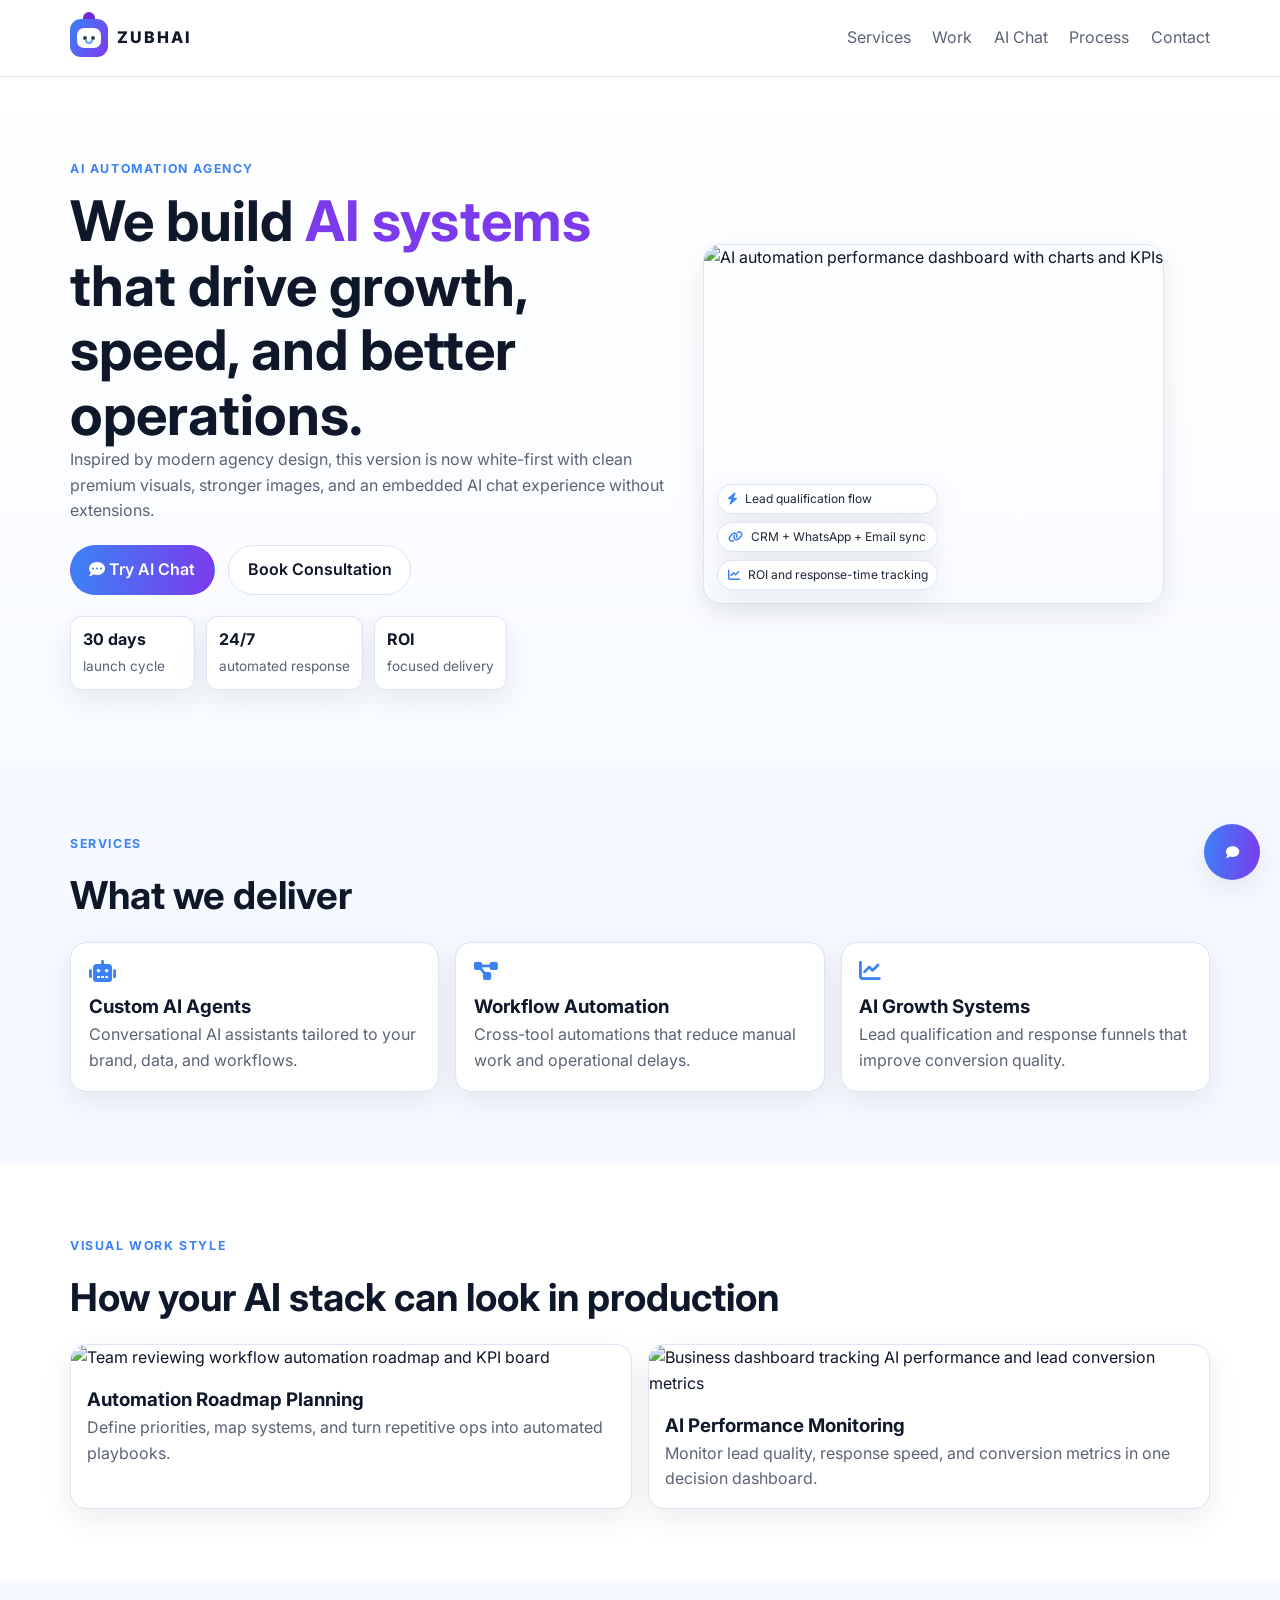
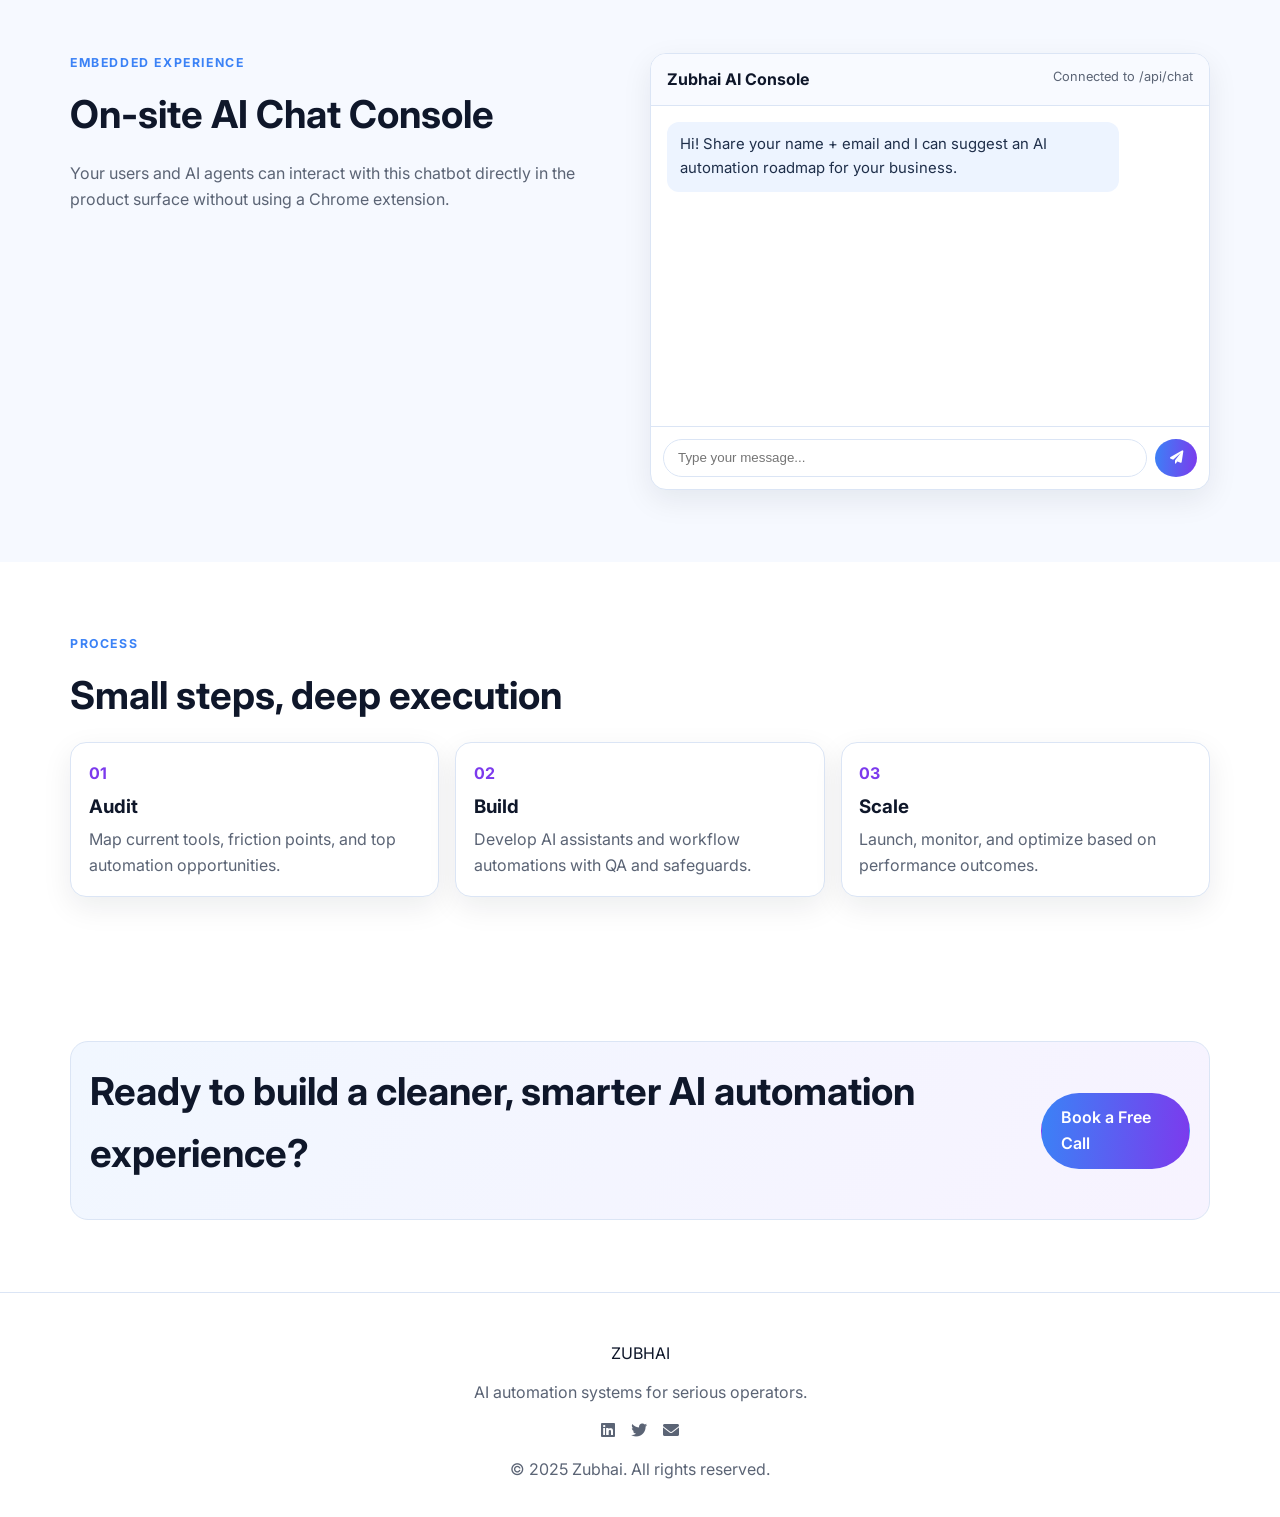
==== commit 48fe2656: "Refine visuals with automation-focused imagery and bot logo" ====
--- a/index.html
+++ b/index.html
@@ -3,8 +3,8 @@
 <head>
   <meta charset="UTF-8">
   <meta name="viewport" content="width=device-width, initial-scale=1.0">
-  <meta name="description" content="Zubhai builds elite AI automation systems, voice and chat agents, and workflow orchestration for modern growth teams.">
-  <meta name="keywords" content="AI automation agency, custom AI agents, workflow automation, conversational AI">
+  <meta name="description" content="Zubhai builds custom AI agents and workflow automations for modern businesses.">
+  <meta name="keywords" content="AI automation agency, AI agents, workflow automation, chatbot">
   <meta property="og:title" content="Zubhai – AI Automation Agency">
   <meta property="og:type" content="website">
   <meta property="og:url" content="https://zubhai.com">
@@ -20,17 +20,24 @@
   <script defer src="/_vercel/insights/script.js"></script>
 </head>
 <body>
-  <div class="ambient ambient-1"></div>
-  <div class="ambient ambient-2"></div>
-
   <header>
     <div class="container header-container">
-      <a href="#" class="logo">ZUBHAI</a>
+      <a href="#" class="logo" aria-label="Zubhai home">
+        <span class="logo-mark" aria-hidden="true">
+          <span class="bot-antenna"></span>
+          <span class="bot-face">
+            <span class="bot-eye"></span>
+            <span class="bot-eye"></span>
+            <span class="bot-smile"></span>
+          </span>
+        </span>
+        <span class="logo-text">ZUBHAI</span>
+      </a>
       <nav>
         <ul class="nav-links">
           <li><a href="#services">Services</a></li>
-          <li><a href="#solutions">Solutions</a></li>
-          <li><a href="#demo">AI Demo</a></li>
+          <li><a href="#work">Work</a></li>
+          <li><a href="#demo">AI Chat</a></li>
           <li><a href="#process">Process</a></li>
           <li><a href="#contact">Contact</a></li>
         </ul>
@@ -41,67 +48,70 @@
 
   <section class="hero">
     <div class="container hero-grid">
-      <div>
-        <p class="eyebrow">AI OPERATIONS STUDIO</p>
-        <h1>Build your <span class="accent">AI Automation Engine</span> with enterprise-grade execution.</h1>
-        <p class="subhead">We design and deploy AI agents that handle support, sales qualification, and ops workflows in your existing stack—without needing any browser extensions.</p>
+      <div class="hero-content">
+        <p class="eyebrow">AI AUTOMATION AGENCY</p>
+        <h1>We build <span class="accent">AI systems</span> that drive growth, speed, and better operations.</h1>
+        <p class="subhead">Inspired by modern agency design, this version is now white-first with clean premium visuals, stronger images, and an embedded AI chat experience without extensions.</p>
         <div class="hero-buttons">
-          <a href="#demo" class="btn btn-primary" id="open-chat-btn"><i class="fas fa-comment-dots"></i> Try AI Demo</a>
-          <a href="https://calendly.com/shubzz429/new-meeting" class="btn btn-secondary" id="book-calendly" target="_blank" rel="noopener noreferrer">Book Strategy Call</a>
+          <a href="#demo" class="btn btn-primary" id="open-chat-btn"><i class="fas fa-comment-dots"></i> Try AI Chat</a>
+          <a href="https://calendly.com/shubzz429/new-meeting" class="btn btn-secondary" id="book-calendly" target="_blank" rel="noopener noreferrer">Book Consultation</a>
         </div>
-        <div class="hero-metrics" aria-label="Business metrics">
-          <div><strong>30 days</strong><span>to launch</span></div>
-          <div><strong>24/7</strong><span>lead capture</span></div>
-          <div><strong>80%</strong><span>ticket deflection target</span></div>
+        <div class="stats">
+          <div><strong>30 days</strong><span>launch cycle</span></div>
+          <div><strong>24/7</strong><span>automated response</span></div>
+          <div><strong>ROI</strong><span>focused delivery</span></div>
         </div>
       </div>
-      <aside class="hero-card">
-        <h3>Live AI Orchestration Snapshot</h3>
-        <ul>
-          <li><i class="fas fa-check-circle"></i> CRM + WhatsApp + Email agent workflows</li>
-          <li><i class="fas fa-check-circle"></i> Multi-step lead qualification & routing</li>
-          <li><i class="fas fa-check-circle"></i> Human handoff with context memory</li>
-          <li><i class="fas fa-check-circle"></i> Deployment-ready dashboards & alerts</li>
-        </ul>
-      </aside>
+      <div class="hero-visual info-visual">
+        <img src="https://images.unsplash.com/photo-1551288049-bebda4e38f71?auto=format&fit=crop&w=1200&q=80" alt="AI automation performance dashboard with charts and KPIs">
+        <div class="visual-badges">
+          <span><i class="fas fa-bolt"></i> Lead qualification flow</span>
+          <span><i class="fas fa-link"></i> CRM + WhatsApp + Email sync</span>
+          <span><i class="fas fa-chart-line"></i> ROI and response-time tracking</span>
+        </div>
+      </div>
     </div>
   </section>
 
   <section id="services" class="services">
     <div class="container">
-      <p class="section-label">Core Services</p>
-      <h2>What we build for high-growth teams</h2>
+      <p class="section-label">Services</p>
+      <h2>What we deliver</h2>
       <div class="services-grid">
         <article class="service-card">
           <i class="fas fa-robot"></i>
           <h3>Custom AI Agents</h3>
-          <p>Brand-aligned conversational agents for support, pre-sales, and customer success with guardrails and memory.</p>
+          <p>Conversational AI assistants tailored to your brand, data, and workflows.</p>
         </article>
         <article class="service-card">
           <i class="fas fa-diagram-project"></i>
           <h3>Workflow Automation</h3>
-          <p>Intelligent automations connecting CRM, helpdesk, docs, and internal tools to eliminate repetitive work.</p>
+          <p>Cross-tool automations that reduce manual work and operational delays.</p>
         </article>
         <article class="service-card">
           <i class="fas fa-chart-line"></i>
-          <h3>AI Revenue Ops</h3>
-          <p>Qualification, scoring, and automated meeting pipelines that improve conversion across all channels.</p>
+          <h3>AI Growth Systems</h3>
+          <p>Lead qualification and response funnels that improve conversion quality.</p>
         </article>
       </div>
     </div>
   </section>
 
-  <section id="solutions" class="solutions">
-    <div class="container solution-grid">
-      <div>
-        <p class="section-label">Why Zubhai</p>
-        <h2>Built like a product team, not a typical freelancer setup.</h2>
-        <p>We combine strategy, engineering, and automation ops to ship fast and iterate with real business data. You get a roadmap, implementation, and clear performance metrics.</p>
-      </div>
-      <div class="pillars">
-        <div><h4>Discovery Sprint</h4><p>We map the highest ROI automation opportunities first.</p></div>
-        <div><h4>Rapid Build</h4><p>Production-ready flows with QA and human fallback.</p></div>
-        <div><h4>Optimization Loop</h4><p>Continuous improvement using conversation and outcome analytics.</p></div>
+  <section id="work" class="work">
+    <div class="container">
+      <p class="section-label">Visual Work Style</p>
+      <h2>How your AI stack can look in production</h2>
+      <div class="work-grid">
+        <article class="work-card">
+          <img src="https://images.unsplash.com/photo-1552664730-d307ca884978?auto=format&fit=crop&w=1200&q=80" alt="Team reviewing workflow automation roadmap and KPI board">
+          <h3>Automation Roadmap Planning</h3>
+          <p>Define priorities, map systems, and turn repetitive ops into automated playbooks.</p>
+        </article>
+        <article class="work-card">
+          <img src="https://images.unsplash.com/photo-1454165804606-c3d57bc86b40?auto=format&fit=crop&w=1200&q=80" alt="Business dashboard tracking AI performance and lead conversion metrics">
+          <h3>AI Performance Monitoring</h3>
+          <p>Monitor lead quality, response speed, and conversion metrics in one decision dashboard.</p>
+        </article>
       </div>
     </div>
   </section>
@@ -109,17 +119,17 @@
   <section id="demo" class="demo">
     <div class="container demo-grid">
       <div>
-        <p class="section-label">Interactive AI Experience</p>
-        <h2>Embedded AI Console (No Chrome Extension Required)</h2>
-        <p>This on-page assistant can be used by visitors, team members, and future AI agents through your own API layer. It’s ready for browser, mobile, and embedded app surfaces.</p>
+        <p class="section-label">Embedded Experience</p>
+        <h2>On-site AI Chat Console</h2>
+        <p>Your users and AI agents can interact with this chatbot directly in the product surface without using a Chrome extension.</p>
       </div>
-      <div class="inline-chat" id="inlineChat">
+      <div class="inline-chat">
         <div class="inline-header">
           <strong>Zubhai AI Console</strong>
           <span>Connected to /api/chat</span>
         </div>
         <div class="inline-messages" id="inlineMessages">
-          <div class="message bot-message">Hi! I can explain services, estimate timelines, and help you book a call. Share your name + email to start.</div>
+          <div class="message bot-message">Hi! Share your name + email and I can suggest an AI automation roadmap for your business.</div>
         </div>
         <div class="chat-input-area">
           <input type="text" id="userInput" placeholder="Type your message...">
@@ -131,20 +141,20 @@
 
   <section id="process" class="process">
     <div class="container">
-      <p class="section-label">Delivery Model</p>
-      <h2>Small steps. Fast execution. Zero guesswork.</h2>
+      <p class="section-label">Process</p>
+      <h2>Small steps, deep execution</h2>
       <div class="process-grid">
-        <article class="process-step"><span>01</span><h3>Audit & Prioritize</h3><p>We define objectives, evaluate systems, and identify quick wins.</p></article>
-        <article class="process-step"><span>02</span><h3>Build & Integrate</h3><p>We implement chatbot + workflow automations with strict QA.</p></article>
-        <article class="process-step"><span>03</span><h3>Launch & Scale</h3><p>We track outcomes, improve prompts, and expand use-cases.</p></article>
+        <article class="process-step"><span>01</span><h3>Audit</h3><p>Map current tools, friction points, and top automation opportunities.</p></article>
+        <article class="process-step"><span>02</span><h3>Build</h3><p>Develop AI assistants and workflow automations with QA and safeguards.</p></article>
+        <article class="process-step"><span>03</span><h3>Scale</h3><p>Launch, monitor, and optimize based on performance outcomes.</p></article>
       </div>
     </div>
   </section>
 
   <section class="cta-strip">
     <div class="container cta-strip-inner">
-      <h2>Want your AI agency stack to look and perform like a premium product?</h2>
-      <a href="https://calendly.com/shubzz429/new-meeting" class="btn btn-primary" id="book-calendly-footer" target="_blank" rel="noopener noreferrer">Book a Free Strategy Call</a>
+      <h2>Ready to build a cleaner, smarter AI automation experience?</h2>
+      <a href="https://calendly.com/shubzz429/new-meeting" class="btn btn-primary" id="book-calendly-footer" target="_blank" rel="noopener noreferrer">Book a Free Call</a>
     </div>
   </section>
 
@@ -162,16 +172,14 @@
   </footer>
 
   <div class="chat-widget">
-    <button class="chat-button" id="chatButton" aria-label="Open chat">
-      <i class="fas fa-comment"></i>
-    </button>
+    <button class="chat-button" id="chatButton" aria-label="Open chat"><i class="fas fa-comment"></i></button>
     <div class="chat-panel" id="chatPanel">
       <div class="chat-header">
         <span>Zubhai Assistant</span>
         <i class="fas fa-times" id="closeChat"></i>
       </div>
       <div class="chat-messages" id="chatMessages">
-        <div class="message bot-message">👋 Welcome! Use the full AI Console section for best experience, or chat quickly here.</div>
+        <div class="message bot-message">👋 Use this quick chat or the main AI Console section above.</div>
       </div>
     </div>
   </div>
--- a/style.css
+++ b/style.css
@@ -1,142 +1,167 @@
 :root {
-  --bg: #070b16;
-  --bg-soft: #0f172a;
-  --card: rgba(16, 26, 46, 0.72);
-  --line: rgba(118, 140, 197, 0.26);
-  --text: #e5edff;
-  --muted: #9fb0d4;
-  --primary: #7cf2d8;
-  --primary-2: #63b3ff;
+  --bg: #ffffff;
+  --surface: #f6f9ff;
+  --text: #0f172a;
+  --muted: #5b6475;
+  --primary: #3b82f6;
+  --secondary: #7c3aed;
+  --line: #dbe5f5;
+  --shadow: 0 10px 30px rgba(16, 24, 40, 0.08);
 }
 
 * { margin: 0; padding: 0; box-sizing: border-box; }
 html { scroll-behavior: smooth; }
-body {
-  font-family: 'Inter', sans-serif;
-  background: radial-gradient(circle at 15% 20%, #1a2552 0%, transparent 30%), var(--bg);
-  color: var(--text);
-  line-height: 1.6;
-  overflow-x: hidden;
+body { font-family: 'Inter', sans-serif; color: var(--text); background: var(--bg); line-height: 1.6; }
+a { color: inherit; text-decoration: none; }
+.container { width: min(1140px, 92%); margin: 0 auto; }
+
+header { position: sticky; top: 0; z-index: 20; background: rgba(255,255,255,0.9); backdrop-filter: blur(10px); border-bottom: 1px solid var(--line); }
+.header-container { min-height: 76px; display: flex; align-items: center; justify-content: space-between; }
+.logo { display: inline-flex; align-items: center; gap: 0.55rem; font-weight: 800; }
+
+.logo-mark {
+  width: 38px;
+  height: 38px;
+  border-radius: 11px;
+  display: grid;
+  place-items: center;
+  background: linear-gradient(120deg, var(--primary), var(--secondary));
+  position: relative;
 }
 
-.ambient {
-  position: fixed;
-  border-radius: 50%;
-  filter: blur(90px);
-  opacity: 0.26;
-  z-index: -1;
-}
-.ambient-1 { width: 340px; height: 340px; background: #3f6bff; top: 6%; left: -6%; }
-.ambient-2 { width: 400px; height: 400px; background: #22d3ee; right: -8%; top: 26%; }
-
-.container { width: min(1120px, 92%); margin: 0 auto; }
-a { text-decoration: none; color: inherit; }
-
-header {
-  position: sticky;
-  top: 0;
-  z-index: 20;
-  background: rgba(7, 11, 22, 0.72);
-  backdrop-filter: blur(12px);
-  border-bottom: 1px solid var(--line);
+.bot-antenna {
+  position: absolute;
+  top: -7px;
+  width: 12px;
+  height: 7px;
+  border-radius: 999px 999px 0 0;
+  background: #6d28d9;
 }
 
-.header-container {
+.bot-face {
+  width: 24px;
+  height: 20px;
+  background: #ffffff;
+  border-radius: 7px;
   display: flex;
   align-items: center;
-  justify-content: space-between;
-  min-height: 74px;
+  justify-content: center;
+  gap: 4px;
+  position: relative;
 }
 
-.logo { font-size: 1.2rem; font-weight: 800; letter-spacing: 0.16em; }
-.nav-links { display: flex; list-style: none; gap: 1.6rem; }
-.nav-links a { color: var(--muted); font-weight: 500; }
-.nav-links a:hover { color: var(--text); }
-.hamburger { display: none; background: transparent; border: none; color: var(--text); font-size: 1.2rem; }
+.bot-eye {
+  width: 4px;
+  height: 4px;
+  border-radius: 50%;
+  background: #334155;
+}
 
-.hero { padding: 5.2rem 0 4rem; }
-.hero-grid { display: grid; grid-template-columns: 1.3fr 0.9fr; gap: 2rem; align-items: center; }
-.eyebrow, .section-label { color: var(--primary); text-transform: uppercase; letter-spacing: 0.12em; font-size: 0.77rem; margin-bottom: 0.7rem; }
-h1 { font-size: clamp(2.1rem, 5vw, 3.8rem); line-height: 1.12; max-width: 17ch; }
-.accent { background: linear-gradient(90deg, var(--primary), var(--primary-2)); -webkit-background-clip: text; background-clip: text; color: transparent; }
-.subhead { color: var(--muted); font-size: 1.06rem; margin: 1.2rem 0 1.8rem; max-width: 62ch; }
-.hero-buttons { display: flex; flex-wrap: wrap; gap: 0.9rem; }
-.btn { padding: 0.72rem 1.15rem; border-radius: 999px; border: 1px solid transparent; font-weight: 600; }
-.btn-primary { background: linear-gradient(95deg, var(--primary), #67cfff); color: #05242c; }
-.btn-secondary { border-color: var(--line); color: var(--text); }
-.btn-secondary:hover { border-color: var(--primary-2); }
-.hero-metrics { display: flex; gap: 1rem; margin-top: 1.5rem; flex-wrap: wrap; }
-.hero-metrics div { background: var(--card); border: 1px solid var(--line); border-radius: 12px; padding: 0.7rem 0.9rem; min-width: 130px; }
-.hero-metrics strong { display: block; font-size: 1.2rem; }
-.hero-metrics span { color: var(--muted); font-size: 0.86rem; }
+.bot-smile {
+  position: absolute;
+  bottom: 4px;
+  width: 8px;
+  height: 4px;
+  border: 2px solid #60a5fa;
+  border-top: 0;
+  border-radius: 0 0 8px 8px;
+}
 
-.hero-card {
-  background: linear-gradient(155deg, rgba(124, 242, 216, 0.08), rgba(99, 179, 255, 0.1));
+.logo-text { letter-spacing: 0.13em; }
+.nav-links { list-style: none; display: flex; gap: 1.35rem; color: var(--muted); }
+.nav-links a:hover { color: var(--primary); }
+.hamburger { display: none; border: none; background: transparent; font-size: 1.15rem; }
+
+section { padding: 4.5rem 0; }
+.eyebrow, .section-label { color: var(--primary); text-transform: uppercase; letter-spacing: 0.13em; font-size: 0.77rem; font-weight: 700; margin-bottom: 0.7rem; }
+h1 { font-size: clamp(2rem, 5vw, 3.5rem); line-height: 1.15; max-width: 16ch; }
+h2 { font-size: clamp(1.6rem, 3vw, 2.6rem); margin-bottom: 1rem; }
+.accent { color: var(--secondary); }
+.subhead, p { color: var(--muted); }
+
+.hero { padding-top: 5.1rem; background: linear-gradient(180deg, #ffffff 0%, #f8fbff 100%); }
+.hero-grid { display: grid; grid-template-columns: 1.2fr 1fr; gap: 1.6rem; align-items: center; }
+.hero-buttons { display: flex; flex-wrap: wrap; gap: 0.85rem; margin: 1.3rem 0; }
+.btn { border-radius: 999px; padding: 0.72rem 1.15rem; font-weight: 600; border: 1px solid transparent; }
+.btn-primary { background: linear-gradient(95deg, var(--primary), var(--secondary)); color: #fff; }
+.btn-secondary { border-color: var(--line); color: var(--text); background: #fff; }
+.btn-secondary:hover { border-color: var(--primary); }
+.stats { display: flex; gap: 0.7rem; flex-wrap: wrap; }
+.stats div { background: #fff; border: 1px solid var(--line); box-shadow: var(--shadow); border-radius: 12px; padding: 0.65rem 0.75rem; min-width: 125px; }
+.stats strong { display: block; color: var(--text); }
+.stats span { color: var(--muted); font-size: 0.85rem; }
+.hero-visual img { width: 100%; border-radius: 18px; box-shadow: var(--shadow); border: 1px solid var(--line); object-fit: cover; min-height: 360px; }
+
+.info-visual {
+  position: relative;
+}
+
+.visual-badges {
+  position: absolute;
+  left: 14px;
+  bottom: 14px;
+  display: grid;
+  gap: 0.45rem;
+}
+
+.visual-badges span {
+  background: rgba(255, 255, 255, 0.9);
   border: 1px solid var(--line);
-  border-radius: 18px;
-  padding: 1.4rem;
+  color: #1f2937;
+  border-radius: 999px;
+  font-size: 0.75rem;
+  padding: 0.3rem 0.6rem;
+  box-shadow: var(--shadow);
 }
-.hero-card h3 { margin-bottom: 0.9rem; }
-.hero-card ul { list-style: none; display: grid; gap: 0.62rem; }
-.hero-card i { color: var(--primary); margin-right: 0.35rem; }
 
-section { padding: 4.6rem 0; }
-h2 { font-size: clamp(1.7rem, 3vw, 2.5rem); margin-bottom: 1rem; }
-p { color: var(--muted); }
+.visual-badges i {
+  color: var(--primary);
+  margin-right: 0.3rem;
+}
 
-.services-grid, .process-grid { display: grid; gap: 1.1rem; grid-template-columns: repeat(3, minmax(0, 1fr)); margin-top: 1.2rem; }
-.service-card, .process-step, .pillars > div {
-  background: var(--card);
-  border: 1px solid var(--line);
-  border-radius: 16px;
-  padding: 1.2rem;
-}
-.service-card i { color: var(--primary); font-size: 1.4rem; margin-bottom: 0.75rem; }
-.service-card h3 { margin-bottom: 0.5rem; }
 
-.solution-grid { display: grid; grid-template-columns: 1fr 1fr; gap: 1.4rem; align-items: start; }
-.pillars { display: grid; gap: 0.85rem; }
-.pillars h4 { margin-bottom: 0.25rem; }
+.services, .demo { background: var(--surface); }
+.services-grid, .process-grid { display: grid; gap: 1rem; grid-template-columns: repeat(3, minmax(0,1fr)); margin-top: 1rem; }
+.service-card, .process-step { background: #fff; border: 1px solid var(--line); box-shadow: var(--shadow); border-radius: 16px; padding: 1.1rem; }
+.service-card i { color: var(--primary); font-size: 1.35rem; margin-bottom: 0.6rem; }
 
-.demo-grid { display: grid; grid-template-columns: 1fr 1fr; gap: 1.4rem; align-items: start; }
-.inline-chat {
-  border: 1px solid var(--line);
-  border-radius: 16px;
-  overflow: hidden;
-  background: #081123;
-}
-.inline-header { display: flex; justify-content: space-between; gap: 1rem; padding: 0.85rem 1rem; background: #0d1b38; border-bottom: 1px solid var(--line); }
-.inline-header span { color: var(--muted); font-size: 0.8rem; }
+.work-grid { display: grid; grid-template-columns: 1fr 1fr; gap: 1rem; margin-top: 1rem; }
+.work-card { background: #fff; border: 1px solid var(--line); border-radius: 16px; overflow: hidden; box-shadow: var(--shadow); }
+.work-card img { width: 100%; height: 220px; object-fit: cover; }
+.work-card h3, .work-card p { padding: 0 1rem; }
+.work-card h3 { margin-top: 0.9rem; }
+.work-card p { padding-bottom: 1rem; }
+
+.demo-grid { display: grid; grid-template-columns: 1fr 1fr; gap: 1.2rem; align-items: start; }
+.inline-chat { background: #fff; border: 1px solid var(--line); border-radius: 16px; overflow: hidden; box-shadow: var(--shadow); }
+.inline-header { display: flex; justify-content: space-between; gap: 1rem; padding: 0.8rem 1rem; border-bottom: 1px solid var(--line); background: #f8faff; }
+.inline-header span { font-size: 0.8rem; color: var(--muted); }
 .inline-messages { min-height: 320px; max-height: 320px; overflow-y: auto; padding: 1rem; display: flex; flex-direction: column; gap: 0.8rem; }
+.chat-input-area { display: flex; gap: 0.5rem; padding: 0.75rem; border-top: 1px solid var(--line); }
+.chat-input-area input { flex: 1; border: 1px solid var(--line); border-radius: 999px; padding: 0.65rem 0.9rem; }
+.chat-input-area button { width: 42px; border-radius: 50%; border: none; background: linear-gradient(95deg, var(--primary), var(--secondary)); color: #fff; }
 
-.chat-input-area { display: flex; gap: 0.5rem; padding: 0.75rem; border-top: 1px solid var(--line); background: #0b152c; }
-.chat-input-area input { flex: 1; background: #050a15; color: var(--text); border: 1px solid var(--line); border-radius: 999px; padding: 0.65rem 0.9rem; }
-.chat-input-area button { width: 42px; border-radius: 50%; border: none; background: linear-gradient(95deg, var(--primary), #67cfff); color: #05242c; }
-
-.process-step span { color: var(--primary); font-weight: 700; }
+.process-step span { color: var(--secondary); font-weight: 700; }
 .process-step h3 { margin: 0.35rem 0; }
 
-.cta-strip { padding-top: 2rem; }
-.cta-strip-inner { background: linear-gradient(130deg, rgba(124, 242, 216, 0.15), rgba(99, 179, 255, 0.15)); border: 1px solid var(--line); border-radius: 18px; padding: 1.3rem; display: flex; justify-content: space-between; gap: 1rem; align-items: center; }
-
+.cta-strip-inner { background: linear-gradient(120deg, #f1f7ff, #f7f3ff); border: 1px solid var(--line); border-radius: 18px; padding: 1.2rem; display: flex; justify-content: space-between; gap: 0.9rem; align-items: center; }
 footer { padding: 3rem 0 2.2rem; border-top: 1px solid var(--line); }
 .footer-container { display: grid; gap: 0.8rem; justify-items: center; text-align: center; }
-.footer-logo { font-weight: 800; letter-spacing: 0.12em; }
-.footer-links { display: flex; gap: 1rem; color: var(--muted); }
+.footer-links { color: var(--muted); display: flex; gap: 1rem; }
 
-.chat-widget { position: fixed; right: 24px; bottom: 24px; z-index: 30; }
-.chat-button { width: 56px; height: 56px; border-radius: 50%; border: none; color: #042328; background: linear-gradient(95deg, var(--primary), #67cfff); }
-.chat-panel { position: absolute; right: 0; bottom: 72px; width: 300px; background: #081123; border: 1px solid var(--line); border-radius: 14px; display: none; overflow: hidden; }
+.chat-widget { position: fixed; right: 20px; bottom: 20px; z-index: 30; }
+.chat-button { width: 56px; height: 56px; border-radius: 50%; border: none; background: linear-gradient(95deg, var(--primary), var(--secondary)); color: #fff; box-shadow: var(--shadow); }
+.chat-panel { position: absolute; right: 0; bottom: 70px; width: 300px; background: #fff; border: 1px solid var(--line); border-radius: 14px; display: none; overflow: hidden; box-shadow: var(--shadow); }
 .chat-panel.active { display: block; }
-.chat-header { display: flex; justify-content: space-between; padding: 0.75rem 0.9rem; background: #0d1b38; }
-.chat-messages { max-height: 240px; overflow-y: auto; display: flex; flex-direction: column; gap: 0.8rem; padding: 0.8rem; }
+.chat-header { display: flex; justify-content: space-between; padding: 0.75rem 0.9rem; background: #f8faff; }
+.chat-messages { max-height: 240px; overflow-y: auto; padding: 0.8rem; display: flex; flex-direction: column; gap: 0.8rem; }
 .message { max-width: 86%; padding: 0.7rem 0.85rem; border-radius: 12px; font-size: 0.93rem; }
-.bot-message { align-self: flex-start; background: #11274e; color: #e9f3ff; }
-.user-message { align-self: flex-end; background: #7cf2d8; color: #05242c; }
+.bot-message { align-self: flex-start; background: #edf4ff; color: #1f2f4a; }
+.user-message { align-self: flex-end; background: #3b82f6; color: #fff; }
 
 @media (max-width: 920px) {
-  .hero-grid, .solution-grid, .demo-grid, .services-grid, .process-grid { grid-template-columns: 1fr; }
-  .nav-links { display: none; position: absolute; right: 4%; top: 66px; background: #091127; border: 1px solid var(--line); border-radius: 10px; padding: 0.8rem; flex-direction: column; min-width: 180px; }
+  .hero-grid, .services-grid, .work-grid, .demo-grid, .process-grid { grid-template-columns: 1fr; }
+  .nav-links { display: none; position: absolute; top: 68px; right: 4%; background: #fff; border: 1px solid var(--line); border-radius: 10px; padding: 0.8rem; min-width: 180px; flex-direction: column; }
   .nav-links.active { display: flex; }
   .hamburger { display: block; }
   .cta-strip-inner { flex-direction: column; align-items: flex-start; }
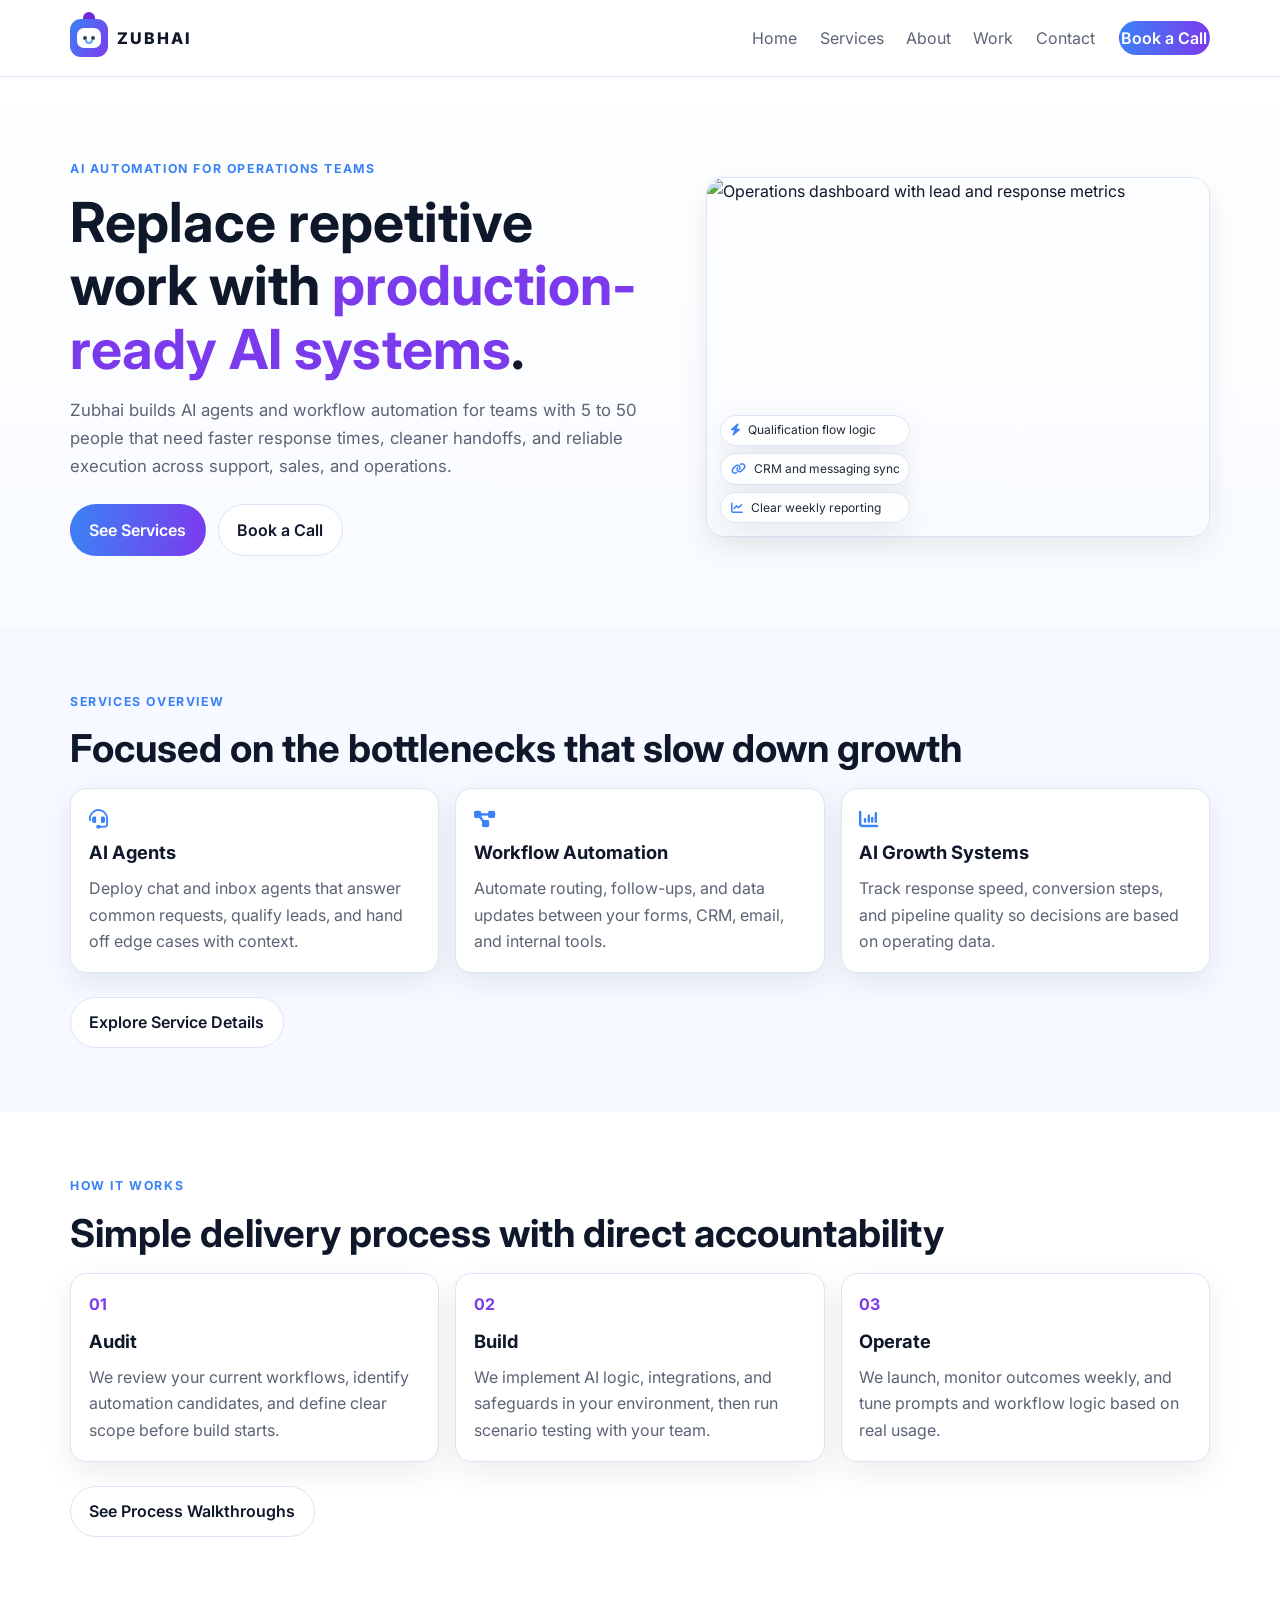
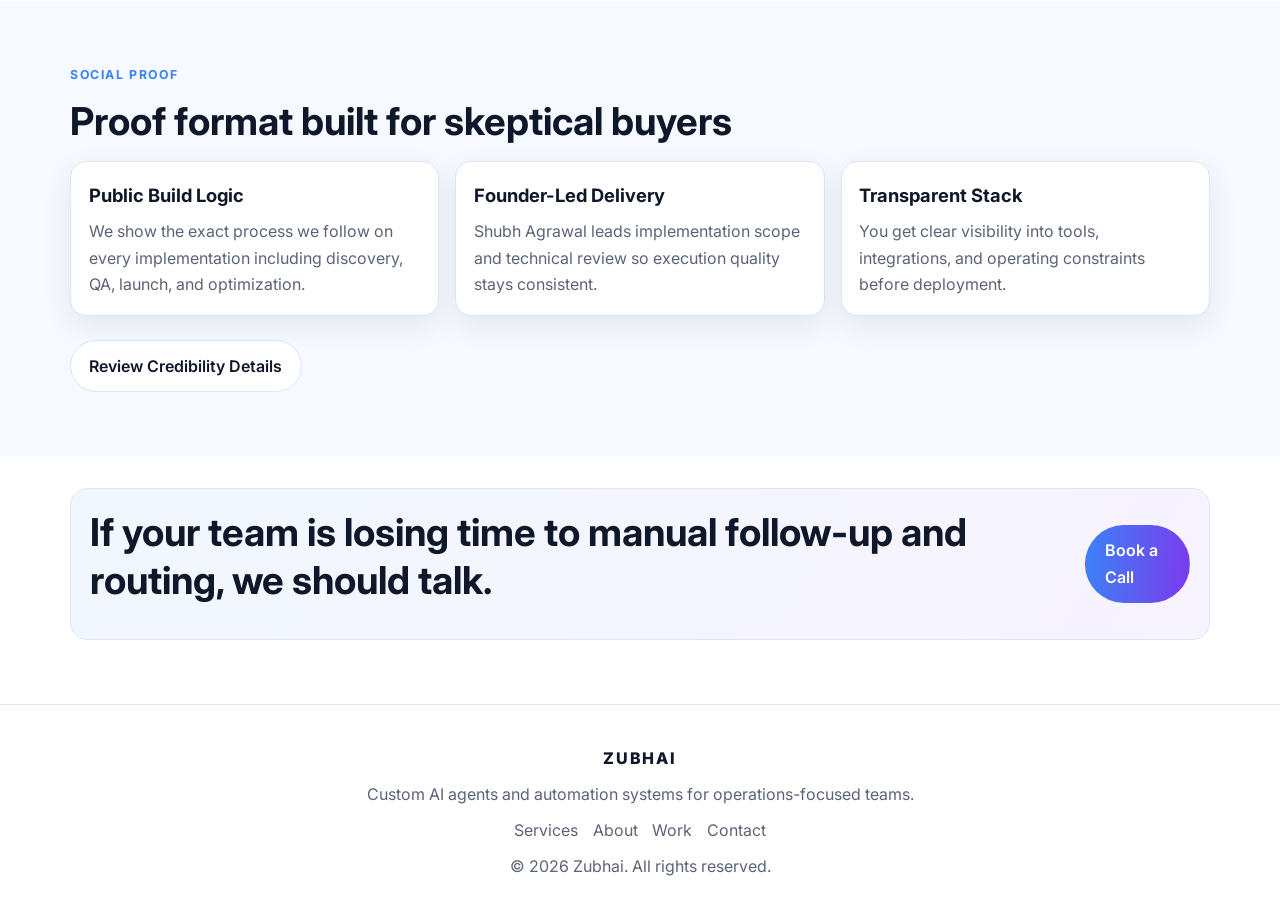
==== commit 6f167679: "Expand site to multi-page architecture with shared nav and conversion copy" ====
--- a/index.html
+++ b/index.html
@@ -3,14 +3,14 @@
 <head>
   <meta charset="UTF-8">
   <meta name="viewport" content="width=device-width, initial-scale=1.0">
-  <meta name="description" content="Zubhai builds custom AI agents and workflow automations for modern businesses.">
-  <meta name="keywords" content="AI automation agency, AI agents, workflow automation, chatbot">
+  <meta name="description" content="Zubhai helps operations teams deploy AI agents and workflow automation that reduce response time and manual work.">
+  <meta name="keywords" content="AI automation agency, custom AI agents, workflow automation, operations automation">
   <meta property="og:title" content="Zubhai – AI Automation Agency">
   <meta property="og:type" content="website">
   <meta property="og:url" content="https://zubhai.com">
   <meta property="og:image" content="https://zubhai.com/og-image.jpg">
   <meta name="twitter:card" content="summary_large_image">
-  <title>Zubhai – AI Automation Agency</title>
+  <title>Zubhai | AI Automation Agency</title>
   <link href="https://fonts.googleapis.com/css2?family=Inter:wght@400;500;600;700;800&display=swap" rel="stylesheet">
   <link rel="stylesheet" href="https://cdnjs.cloudflare.com/ajax/libs/font-awesome/6.0.0-beta3/css/all.min.css">
   <link rel="stylesheet" href="style.css">
@@ -22,167 +22,131 @@
 <body>
   <header>
     <div class="container header-container">
-      <a href="#" class="logo" aria-label="Zubhai home">
+      <a href="/" class="logo" aria-label="Zubhai home">
         <span class="logo-mark" aria-hidden="true">
           <span class="bot-antenna"></span>
-          <span class="bot-face">
-            <span class="bot-eye"></span>
-            <span class="bot-eye"></span>
-            <span class="bot-smile"></span>
-          </span>
+          <span class="bot-face"><span class="bot-eye"></span><span class="bot-eye"></span><span class="bot-smile"></span></span>
         </span>
         <span class="logo-text">ZUBHAI</span>
       </a>
       <nav>
-        <ul class="nav-links">
-          <li><a href="#services">Services</a></li>
-          <li><a href="#work">Work</a></li>
-          <li><a href="#demo">AI Chat</a></li>
-          <li><a href="#process">Process</a></li>
-          <li><a href="#contact">Contact</a></li>
+        <ul class="nav-links" id="navLinks">
+          <li><a data-nav="/" href="/">Home</a></li>
+          <li><a data-nav="/services" href="/services">Services</a></li>
+          <li><a data-nav="/about" href="/about">About</a></li>
+          <li><a data-nav="/work" href="/work">Work</a></li>
+          <li><a data-nav="/contact" href="/contact">Contact</a></li>
+          <li><a href="https://calendly.com/shubzz429/new-meeting" target="_blank" rel="noopener noreferrer" class="btn btn-primary nav-cta">Book a Call</a></li>
         </ul>
         <button class="hamburger" aria-label="Toggle navigation"><i class="fas fa-bars"></i></button>
       </nav>
     </div>
   </header>
 
-  <section class="hero">
-    <div class="container hero-grid">
-      <div class="hero-content">
-        <p class="eyebrow">AI AUTOMATION AGENCY</p>
-        <h1>We build <span class="accent">AI systems</span> that drive growth, speed, and better operations.</h1>
-        <p class="subhead">Inspired by modern agency design, this version is now white-first with clean premium visuals, stronger images, and an embedded AI chat experience without extensions.</p>
-        <div class="hero-buttons">
-          <a href="#demo" class="btn btn-primary" id="open-chat-btn"><i class="fas fa-comment-dots"></i> Try AI Chat</a>
-          <a href="https://calendly.com/shubzz429/new-meeting" class="btn btn-secondary" id="book-calendly" target="_blank" rel="noopener noreferrer">Book Consultation</a>
+  <main>
+    <section class="hero">
+      <div class="container hero-grid">
+        <div class="hero-content">
+          <p class="eyebrow">AI AUTOMATION FOR OPERATIONS TEAMS</p>
+          <h1>Replace repetitive work with <span class="accent">production-ready AI systems</span>.</h1>
+          <p class="subhead">Zubhai builds AI agents and workflow automation for teams with 5 to 50 people that need faster response times, cleaner handoffs, and reliable execution across support, sales, and operations.</p>
+          <div class="hero-buttons">
+            <a href="/services" class="btn btn-primary">See Services</a>
+            <a href="/contact" class="btn btn-secondary">Book a Call</a>
+          </div>
         </div>
-        <div class="stats">
-          <div><strong>30 days</strong><span>launch cycle</span></div>
-          <div><strong>24/7</strong><span>automated response</span></div>
-          <div><strong>ROI</strong><span>focused delivery</span></div>
+        <div class="hero-visual info-visual">
+          <img src="https://images.unsplash.com/photo-1551288049-bebda4e38f71?auto=format&fit=crop&w=1200&q=80" alt="Operations dashboard with lead and response metrics">
+          <div class="visual-badges">
+            <span><i class="fas fa-bolt"></i> Qualification flow logic</span>
+            <span><i class="fas fa-link"></i> CRM and messaging sync</span>
+            <span><i class="fas fa-chart-line"></i> Clear weekly reporting</span>
+          </div>
         </div>
       </div>
-      <div class="hero-visual info-visual">
-        <img src="https://images.unsplash.com/photo-1551288049-bebda4e38f71?auto=format&fit=crop&w=1200&q=80" alt="AI automation performance dashboard with charts and KPIs">
-        <div class="visual-badges">
-          <span><i class="fas fa-bolt"></i> Lead qualification flow</span>
-          <span><i class="fas fa-link"></i> CRM + WhatsApp + Email sync</span>
-          <span><i class="fas fa-chart-line"></i> ROI and response-time tracking</span>
+    </section>
+
+    <section class="services section-pad" id="services-overview">
+      <div class="container">
+        <p class="section-label">Services Overview</p>
+        <h2>Focused on the bottlenecks that slow down growth</h2>
+        <div class="services-grid">
+          <article class="service-card">
+            <i class="fas fa-headset"></i>
+            <h3>AI Agents</h3>
+            <p>Deploy chat and inbox agents that answer common requests, qualify leads, and hand off edge cases with context.</p>
+          </article>
+          <article class="service-card">
+            <i class="fas fa-diagram-project"></i>
+            <h3>Workflow Automation</h3>
+            <p>Automate routing, follow-ups, and data updates between your forms, CRM, email, and internal tools.</p>
+          </article>
+          <article class="service-card">
+            <i class="fas fa-chart-column"></i>
+            <h3>AI Growth Systems</h3>
+            <p>Track response speed, conversion steps, and pipeline quality so decisions are based on operating data.</p>
+          </article>
         </div>
+        <div class="section-cta"><a class="btn btn-secondary" href="/services">Explore Service Details</a></div>
       </div>
-    </div>
-  </section>
+    </section>
 
-  <section id="services" class="services">
-    <div class="container">
-      <p class="section-label">Services</p>
-      <h2>What we deliver</h2>
-      <div class="services-grid">
-        <article class="service-card">
-          <i class="fas fa-robot"></i>
-          <h3>Custom AI Agents</h3>
-          <p>Conversational AI assistants tailored to your brand, data, and workflows.</p>
-        </article>
-        <article class="service-card">
-          <i class="fas fa-diagram-project"></i>
-          <h3>Workflow Automation</h3>
-          <p>Cross-tool automations that reduce manual work and operational delays.</p>
-        </article>
-        <article class="service-card">
-          <i class="fas fa-chart-line"></i>
-          <h3>AI Growth Systems</h3>
-          <p>Lead qualification and response funnels that improve conversion quality.</p>
-        </article>
+    <section class="section-pad">
+      <div class="container">
+        <p class="section-label">How It Works</p>
+        <h2>Simple delivery process with direct accountability</h2>
+        <div class="process-grid">
+          <article class="process-step"><span>01</span><h3>Audit</h3><p>We review your current workflows, identify automation candidates, and define clear scope before build starts.</p></article>
+          <article class="process-step"><span>02</span><h3>Build</h3><p>We implement AI logic, integrations, and safeguards in your environment, then run scenario testing with your team.</p></article>
+          <article class="process-step"><span>03</span><h3>Operate</h3><p>We launch, monitor outcomes weekly, and tune prompts and workflow logic based on real usage.</p></article>
+        </div>
+        <div class="section-cta"><a class="btn btn-secondary" href="/work">See Process Walkthroughs</a></div>
       </div>
-    </div>
-  </section>
+    </section>
 
-  <section id="work" class="work">
-    <div class="container">
-      <p class="section-label">Visual Work Style</p>
-      <h2>How your AI stack can look in production</h2>
-      <div class="work-grid">
-        <article class="work-card">
-          <img src="https://images.unsplash.com/photo-1552664730-d307ca884978?auto=format&fit=crop&w=1200&q=80" alt="Team reviewing workflow automation roadmap and KPI board">
-          <h3>Automation Roadmap Planning</h3>
-          <p>Define priorities, map systems, and turn repetitive ops into automated playbooks.</p>
-        </article>
-        <article class="work-card">
-          <img src="https://images.unsplash.com/photo-1454165804606-c3d57bc86b40?auto=format&fit=crop&w=1200&q=80" alt="Business dashboard tracking AI performance and lead conversion metrics">
-          <h3>AI Performance Monitoring</h3>
-          <p>Monitor lead quality, response speed, and conversion metrics in one decision dashboard.</p>
-        </article>
+    <section class="surface section-pad">
+      <div class="container">
+        <p class="section-label">Social Proof</p>
+        <h2>Proof format built for skeptical buyers</h2>
+        <div class="proof-grid">
+          <article class="proof-card">
+            <h3>Public Build Logic</h3>
+            <p>We show the exact process we follow on every implementation including discovery, QA, launch, and optimization.</p>
+          </article>
+          <article class="proof-card">
+            <h3>Founder-Led Delivery</h3>
+            <p>Shubh Agrawal leads implementation scope and technical review so execution quality stays consistent.</p>
+          </article>
+          <article class="proof-card">
+            <h3>Transparent Stack</h3>
+            <p>You get clear visibility into tools, integrations, and operating constraints before deployment.</p>
+          </article>
+        </div>
+        <div class="section-cta"><a class="btn btn-secondary" href="/about">Review Credibility Details</a></div>
       </div>
-    </div>
-  </section>
+    </section>
 
-  <section id="demo" class="demo">
-    <div class="container demo-grid">
-      <div>
-        <p class="section-label">Embedded Experience</p>
-        <h2>On-site AI Chat Console</h2>
-        <p>Your users and AI agents can interact with this chatbot directly in the product surface without using a Chrome extension.</p>
+    <section class="cta-strip">
+      <div class="container cta-strip-inner">
+        <h2>If your team is losing time to manual follow-up and routing, we should talk.</h2>
+        <a href="/contact" class="btn btn-primary">Book a Call</a>
       </div>
-      <div class="inline-chat">
-        <div class="inline-header">
-          <strong>Zubhai AI Console</strong>
-          <span>Connected to /api/chat</span>
-        </div>
-        <div class="inline-messages" id="inlineMessages">
-          <div class="message bot-message">Hi! Share your name + email and I can suggest an AI automation roadmap for your business.</div>
-        </div>
-        <div class="chat-input-area">
-          <input type="text" id="userInput" placeholder="Type your message...">
-          <button id="sendMessage" aria-label="Send message"><i class="fas fa-paper-plane"></i></button>
-        </div>
-      </div>
-    </div>
-  </section>
-
-  <section id="process" class="process">
-    <div class="container">
-      <p class="section-label">Process</p>
-      <h2>Small steps, deep execution</h2>
-      <div class="process-grid">
-        <article class="process-step"><span>01</span><h3>Audit</h3><p>Map current tools, friction points, and top automation opportunities.</p></article>
-        <article class="process-step"><span>02</span><h3>Build</h3><p>Develop AI assistants and workflow automations with QA and safeguards.</p></article>
-        <article class="process-step"><span>03</span><h3>Scale</h3><p>Launch, monitor, and optimize based on performance outcomes.</p></article>
-      </div>
-    </div>
-  </section>
-
-  <section class="cta-strip">
-    <div class="container cta-strip-inner">
-      <h2>Ready to build a cleaner, smarter AI automation experience?</h2>
-      <a href="https://calendly.com/shubzz429/new-meeting" class="btn btn-primary" id="book-calendly-footer" target="_blank" rel="noopener noreferrer">Book a Free Call</a>
-    </div>
-  </section>
+    </section>
+  </main>
 
   <footer id="contact">
     <div class="container footer-container">
       <div class="footer-logo">ZUBHAI</div>
-      <p>AI automation systems for serious operators.</p>
+      <p>Custom AI agents and automation systems for operations-focused teams.</p>
       <div class="footer-links">
-        <a href="#" aria-label="LinkedIn"><i class="fab fa-linkedin"></i></a>
-        <a href="#" aria-label="Twitter"><i class="fab fa-twitter"></i></a>
-        <a href="mailto:contact@zubhai.com" aria-label="Email"><i class="fas fa-envelope"></i></a>
+        <a href="/services">Services</a>
+        <a href="/about">About</a>
+        <a href="/work">Work</a>
+        <a href="/contact">Contact</a>
       </div>
-      <p class="copyright">© 2025 Zubhai. All rights reserved.</p>
+      <p class="copyright">© 2026 Zubhai. All rights reserved.</p>
     </div>
   </footer>
-
-  <div class="chat-widget">
-    <button class="chat-button" id="chatButton" aria-label="Open chat"><i class="fas fa-comment"></i></button>
-    <div class="chat-panel" id="chatPanel">
-      <div class="chat-header">
-        <span>Zubhai Assistant</span>
-        <i class="fas fa-times" id="closeChat"></i>
-      </div>
-      <div class="chat-messages" id="chatMessages">
-        <div class="message bot-message">👋 Use this quick chat or the main AI Console section above.</div>
-      </div>
-    </div>
-  </div>
 
   <script src="script.js"></script>
 </body>
--- a/style.css
+++ b/style.css
@@ -7,162 +7,88 @@
   --secondary: #7c3aed;
   --line: #dbe5f5;
   --shadow: 0 10px 30px rgba(16, 24, 40, 0.08);
+  --space-1: 0.25rem;
+  --space-2: 0.5rem;
+  --space-3: 0.75rem;
+  --space-4: 1rem;
+  --space-5: 1.5rem;
+  --space-6: 2rem;
+  --space-7: 3rem;
+  --space-8: 4rem;
 }
 
 * { margin: 0; padding: 0; box-sizing: border-box; }
 html { scroll-behavior: smooth; }
-body { font-family: 'Inter', sans-serif; color: var(--text); background: var(--bg); line-height: 1.6; }
+body { font-family: 'Inter', sans-serif; color: var(--text); background: var(--bg); line-height: 1.65; }
 a { color: inherit; text-decoration: none; }
+img { display: block; max-width: 100%; }
 .container { width: min(1140px, 92%); margin: 0 auto; }
+.section-pad { padding: var(--space-8) 0; }
+.surface { background: var(--surface); }
 
-header { position: sticky; top: 0; z-index: 20; background: rgba(255,255,255,0.9); backdrop-filter: blur(10px); border-bottom: 1px solid var(--line); }
-.header-container { min-height: 76px; display: flex; align-items: center; justify-content: space-between; }
+header { position: sticky; top: 0; z-index: 20; background: rgba(255,255,255,0.94); backdrop-filter: blur(10px); border-bottom: 1px solid var(--line); }
+.header-container { min-height: 76px; display: flex; align-items: center; justify-content: space-between; gap: var(--space-5); }
 .logo { display: inline-flex; align-items: center; gap: 0.55rem; font-weight: 800; }
+.logo-mark { width: 38px; height: 38px; border-radius: 11px; display: grid; place-items: center; background: linear-gradient(120deg, var(--primary), var(--secondary)); position: relative; }
+.bot-antenna { position: absolute; top: -7px; width: 12px; height: 7px; border-radius: 999px 999px 0 0; background: #6d28d9; }
+.bot-face { width: 24px; height: 20px; background: #ffffff; border-radius: 7px; display: flex; align-items: center; justify-content: center; gap: 4px; position: relative; }
+.bot-eye { width: 4px; height: 4px; border-radius: 50%; background: #334155; }
+.bot-smile { position: absolute; bottom: 4px; width: 8px; height: 4px; border: 2px solid #60a5fa; border-top: 0; border-radius: 0 0 8px 8px; }
+.logo-text { letter-spacing: 0.13em; }
+.nav-links { list-style: none; display: flex; align-items: center; gap: 1.2rem; color: var(--muted); }
+.nav-links a { padding: 0.2rem 0.1rem; }
+.nav-links a:hover { color: var(--primary); }
+.nav-links a.active { color: var(--text); font-weight: 700; }
+.nav-cta { margin-left: .2rem; }
+.hamburger { display: none; border: none; background: transparent; font-size: 1.15rem; color: var(--text); }
 
-.logo-mark {
-  width: 38px;
-  height: 38px;
-  border-radius: 11px;
-  display: grid;
-  place-items: center;
-  background: linear-gradient(120deg, var(--primary), var(--secondary));
-  position: relative;
-}
+.eyebrow, .section-label { color: var(--primary); text-transform: uppercase; letter-spacing: 0.13em; font-size: 0.77rem; font-weight: 700; margin-bottom: var(--space-3); }
+h1 { font-size: clamp(2rem, 5vw, 3.45rem); line-height: 1.15; max-width: 16ch; margin-bottom: var(--space-4); }
+h2 { font-size: clamp(1.6rem, 3vw, 2.45rem); margin-bottom: var(--space-4); line-height: 1.25; }
+h3 { font-size: 1.15rem; margin-bottom: var(--space-2); }
+p { color: var(--muted); }
+.accent { color: var(--secondary); }
+.page-hero { padding: 4.5rem 0 1.5rem; }
 
-.bot-antenna {
-  position: absolute;
-  top: -7px;
-  width: 12px;
-  height: 7px;
-  border-radius: 999px 999px 0 0;
-  background: #6d28d9;
-}
-
-.bot-face {
-  width: 24px;
-  height: 20px;
-  background: #ffffff;
-  border-radius: 7px;
-  display: flex;
-  align-items: center;
-  justify-content: center;
-  gap: 4px;
-  position: relative;
-}
-
-.bot-eye {
-  width: 4px;
-  height: 4px;
-  border-radius: 50%;
-  background: #334155;
-}
-
-.bot-smile {
-  position: absolute;
-  bottom: 4px;
-  width: 8px;
-  height: 4px;
-  border: 2px solid #60a5fa;
-  border-top: 0;
-  border-radius: 0 0 8px 8px;
-}
-
-.logo-text { letter-spacing: 0.13em; }
-.nav-links { list-style: none; display: flex; gap: 1.35rem; color: var(--muted); }
-.nav-links a:hover { color: var(--primary); }
-.hamburger { display: none; border: none; background: transparent; font-size: 1.15rem; }
-
-section { padding: 4.5rem 0; }
-.eyebrow, .section-label { color: var(--primary); text-transform: uppercase; letter-spacing: 0.13em; font-size: 0.77rem; font-weight: 700; margin-bottom: 0.7rem; }
-h1 { font-size: clamp(2rem, 5vw, 3.5rem); line-height: 1.15; max-width: 16ch; }
-h2 { font-size: clamp(1.6rem, 3vw, 2.6rem); margin-bottom: 1rem; }
-.accent { color: var(--secondary); }
-.subhead, p { color: var(--muted); }
-
-.hero { padding-top: 5.1rem; background: linear-gradient(180deg, #ffffff 0%, #f8fbff 100%); }
-.hero-grid { display: grid; grid-template-columns: 1.2fr 1fr; gap: 1.6rem; align-items: center; }
-.hero-buttons { display: flex; flex-wrap: wrap; gap: 0.85rem; margin: 1.3rem 0; }
-.btn { border-radius: 999px; padding: 0.72rem 1.15rem; font-weight: 600; border: 1px solid transparent; }
+.hero { padding: 5.1rem 0 4.5rem; background: linear-gradient(180deg, #ffffff 0%, #f8fbff 100%); }
+.hero-grid { display: grid; grid-template-columns: 1.2fr 1fr; gap: var(--space-6); align-items: center; }
+.subhead { font-size: 1.05rem; margin-bottom: var(--space-5); }
+.hero-buttons { display: flex; flex-wrap: wrap; gap: var(--space-3); }
+.btn { border-radius: 999px; padding: 0.72rem 1.15rem; font-weight: 600; border: 1px solid transparent; transition: .2s ease; display: inline-flex; align-items: center; justify-content: center; }
 .btn-primary { background: linear-gradient(95deg, var(--primary), var(--secondary)); color: #fff; }
 .btn-secondary { border-color: var(--line); color: var(--text); background: #fff; }
-.btn-secondary:hover { border-color: var(--primary); }
-.stats { display: flex; gap: 0.7rem; flex-wrap: wrap; }
-.stats div { background: #fff; border: 1px solid var(--line); box-shadow: var(--shadow); border-radius: 12px; padding: 0.65rem 0.75rem; min-width: 125px; }
-.stats strong { display: block; color: var(--text); }
-.stats span { color: var(--muted); font-size: 0.85rem; }
-.hero-visual img { width: 100%; border-radius: 18px; box-shadow: var(--shadow); border: 1px solid var(--line); object-fit: cover; min-height: 360px; }
+.btn:hover { transform: translateY(-1px); }
+.btn:focus-visible { outline: 3px solid rgba(59,130,246,.35); outline-offset: 2px; }
+.btn:active { transform: translateY(0); }
+.btn:disabled { opacity: .55; cursor: not-allowed; }
 
-.info-visual {
-  position: relative;
-}
+.hero-visual img { border-radius: 18px; box-shadow: var(--shadow); border: 1px solid var(--line); object-fit: cover; min-height: 360px; }
+.info-visual { position: relative; }
+.visual-badges { position: absolute; left: 14px; bottom: 14px; display: grid; gap: .45rem; }
+.visual-badges span { background: rgba(255,255,255,.92); border: 1px solid var(--line); color: #1f2937; border-radius: 999px; font-size: .75rem; padding: .3rem .6rem; box-shadow: var(--shadow); }
+.visual-badges i { color: var(--primary); margin-right: .3rem; }
 
-.visual-badges {
-  position: absolute;
-  left: 14px;
-  bottom: 14px;
-  display: grid;
-  gap: 0.45rem;
-}
+.services { background: var(--surface); }
+.services-grid, .process-grid, .proof-grid { display: grid; gap: var(--space-4); grid-template-columns: repeat(3, minmax(0,1fr)); margin-top: var(--space-4); }
+.service-card, .process-step, .proof-card { background: #fff; border: 1px solid var(--line); box-shadow: var(--shadow); border-radius: 16px; padding: 1.1rem; }
+.service-card i { color: var(--primary); font-size: 1.2rem; margin-bottom: .55rem; }
+.process-step span { color: var(--secondary); font-weight: 700; display: inline-block; margin-bottom: .5rem; }
+.section-cta { margin-top: var(--space-5); }
 
-.visual-badges span {
-  background: rgba(255, 255, 255, 0.9);
-  border: 1px solid var(--line);
-  color: #1f2937;
-  border-radius: 999px;
-  font-size: 0.75rem;
-  padding: 0.3rem 0.6rem;
-  box-shadow: var(--shadow);
-}
+.cta-strip { padding: 2rem 0 4rem; }
+.cta-strip-inner { background: linear-gradient(120deg, #f1f7ff, #f7f3ff); border: 1px solid var(--line); border-radius: 18px; padding: 1.2rem; display: flex; justify-content: space-between; gap: .9rem; align-items: center; }
 
-.visual-badges i {
-  color: var(--primary);
-  margin-right: 0.3rem;
-}
-
-
-.services, .demo { background: var(--surface); }
-.services-grid, .process-grid { display: grid; gap: 1rem; grid-template-columns: repeat(3, minmax(0,1fr)); margin-top: 1rem; }
-.service-card, .process-step { background: #fff; border: 1px solid var(--line); box-shadow: var(--shadow); border-radius: 16px; padding: 1.1rem; }
-.service-card i { color: var(--primary); font-size: 1.35rem; margin-bottom: 0.6rem; }
-
-.work-grid { display: grid; grid-template-columns: 1fr 1fr; gap: 1rem; margin-top: 1rem; }
-.work-card { background: #fff; border: 1px solid var(--line); border-radius: 16px; overflow: hidden; box-shadow: var(--shadow); }
-.work-card img { width: 100%; height: 220px; object-fit: cover; }
-.work-card h3, .work-card p { padding: 0 1rem; }
-.work-card h3 { margin-top: 0.9rem; }
-.work-card p { padding-bottom: 1rem; }
-
-.demo-grid { display: grid; grid-template-columns: 1fr 1fr; gap: 1.2rem; align-items: start; }
-.inline-chat { background: #fff; border: 1px solid var(--line); border-radius: 16px; overflow: hidden; box-shadow: var(--shadow); }
-.inline-header { display: flex; justify-content: space-between; gap: 1rem; padding: 0.8rem 1rem; border-bottom: 1px solid var(--line); background: #f8faff; }
-.inline-header span { font-size: 0.8rem; color: var(--muted); }
-.inline-messages { min-height: 320px; max-height: 320px; overflow-y: auto; padding: 1rem; display: flex; flex-direction: column; gap: 0.8rem; }
-.chat-input-area { display: flex; gap: 0.5rem; padding: 0.75rem; border-top: 1px solid var(--line); }
-.chat-input-area input { flex: 1; border: 1px solid var(--line); border-radius: 999px; padding: 0.65rem 0.9rem; }
-.chat-input-area button { width: 42px; border-radius: 50%; border: none; background: linear-gradient(95deg, var(--primary), var(--secondary)); color: #fff; }
-
-.process-step span { color: var(--secondary); font-weight: 700; }
-.process-step h3 { margin: 0.35rem 0; }
-
-.cta-strip-inner { background: linear-gradient(120deg, #f1f7ff, #f7f3ff); border: 1px solid var(--line); border-radius: 18px; padding: 1.2rem; display: flex; justify-content: space-between; gap: 0.9rem; align-items: center; }
-footer { padding: 3rem 0 2.2rem; border-top: 1px solid var(--line); }
-.footer-container { display: grid; gap: 0.8rem; justify-items: center; text-align: center; }
-.footer-links { color: var(--muted); display: flex; gap: 1rem; }
-
-.chat-widget { position: fixed; right: 20px; bottom: 20px; z-index: 30; }
-.chat-button { width: 56px; height: 56px; border-radius: 50%; border: none; background: linear-gradient(95deg, var(--primary), var(--secondary)); color: #fff; box-shadow: var(--shadow); }
-.chat-panel { position: absolute; right: 0; bottom: 70px; width: 300px; background: #fff; border: 1px solid var(--line); border-radius: 14px; display: none; overflow: hidden; box-shadow: var(--shadow); }
-.chat-panel.active { display: block; }
-.chat-header { display: flex; justify-content: space-between; padding: 0.75rem 0.9rem; background: #f8faff; }
-.chat-messages { max-height: 240px; overflow-y: auto; padding: 0.8rem; display: flex; flex-direction: column; gap: 0.8rem; }
-.message { max-width: 86%; padding: 0.7rem 0.85rem; border-radius: 12px; font-size: 0.93rem; }
-.bot-message { align-self: flex-start; background: #edf4ff; color: #1f2f4a; }
-.user-message { align-self: flex-end; background: #3b82f6; color: #fff; }
+footer { padding: 2.5rem 0 2rem; border-top: 1px solid var(--line); }
+.footer-container { display: grid; gap: .6rem; justify-items: center; text-align: center; }
+.footer-logo { font-weight: 800; letter-spacing: 0.12em; }
+.footer-links { display: flex; gap: .9rem; flex-wrap: wrap; justify-content: center; }
+.footer-links a { color: var(--muted); }
 
 @media (max-width: 920px) {
-  .hero-grid, .services-grid, .work-grid, .demo-grid, .process-grid { grid-template-columns: 1fr; }
-  .nav-links { display: none; position: absolute; top: 68px; right: 4%; background: #fff; border: 1px solid var(--line); border-radius: 10px; padding: 0.8rem; min-width: 180px; flex-direction: column; }
+  .hero-grid, .services-grid, .process-grid, .proof-grid { grid-template-columns: 1fr; }
+  .nav-links { display: none; position: absolute; top: 68px; right: 4%; background: #fff; border: 1px solid var(--line); border-radius: 10px; padding: .8rem; min-width: 220px; flex-direction: column; align-items: flex-start; }
   .nav-links.active { display: flex; }
+  .nav-cta { margin-left: 0; width: 100%; }
   .hamburger { display: block; }
   .cta-strip-inner { flex-direction: column; align-items: flex-start; }
 }
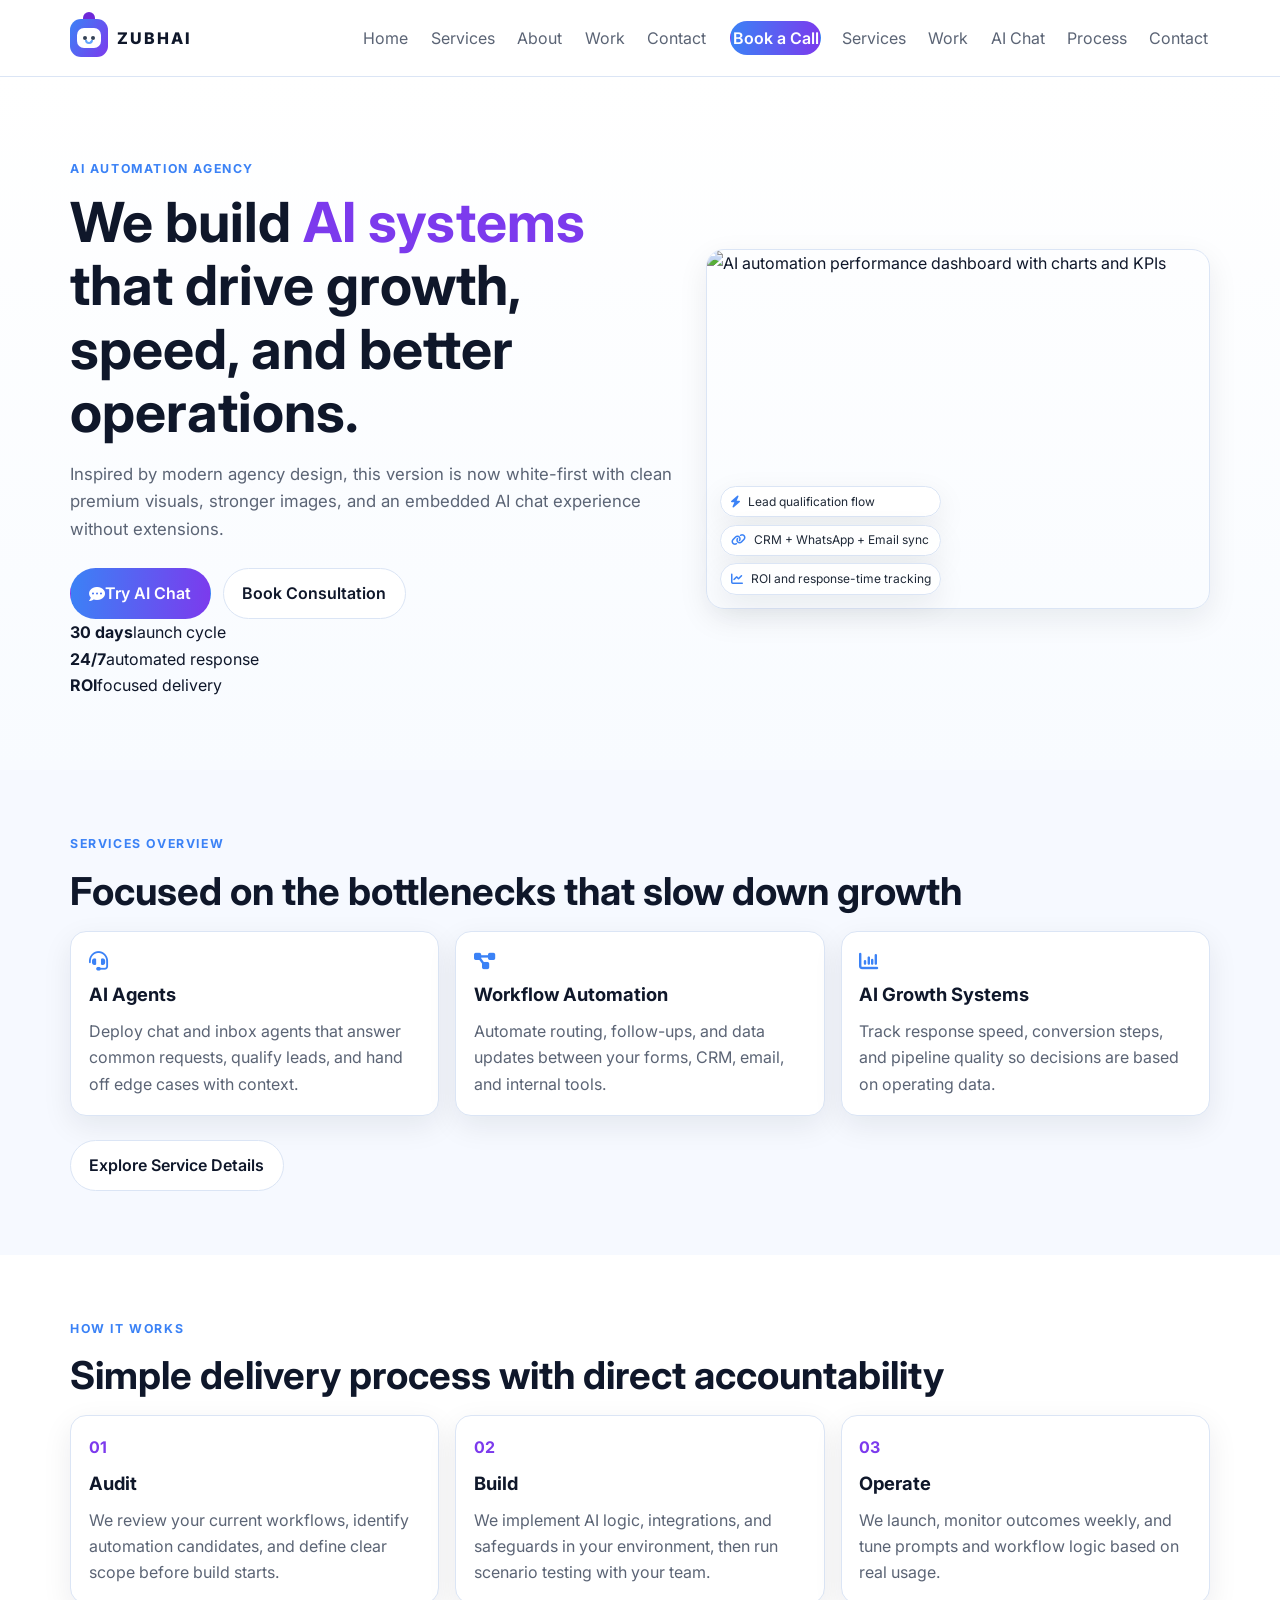
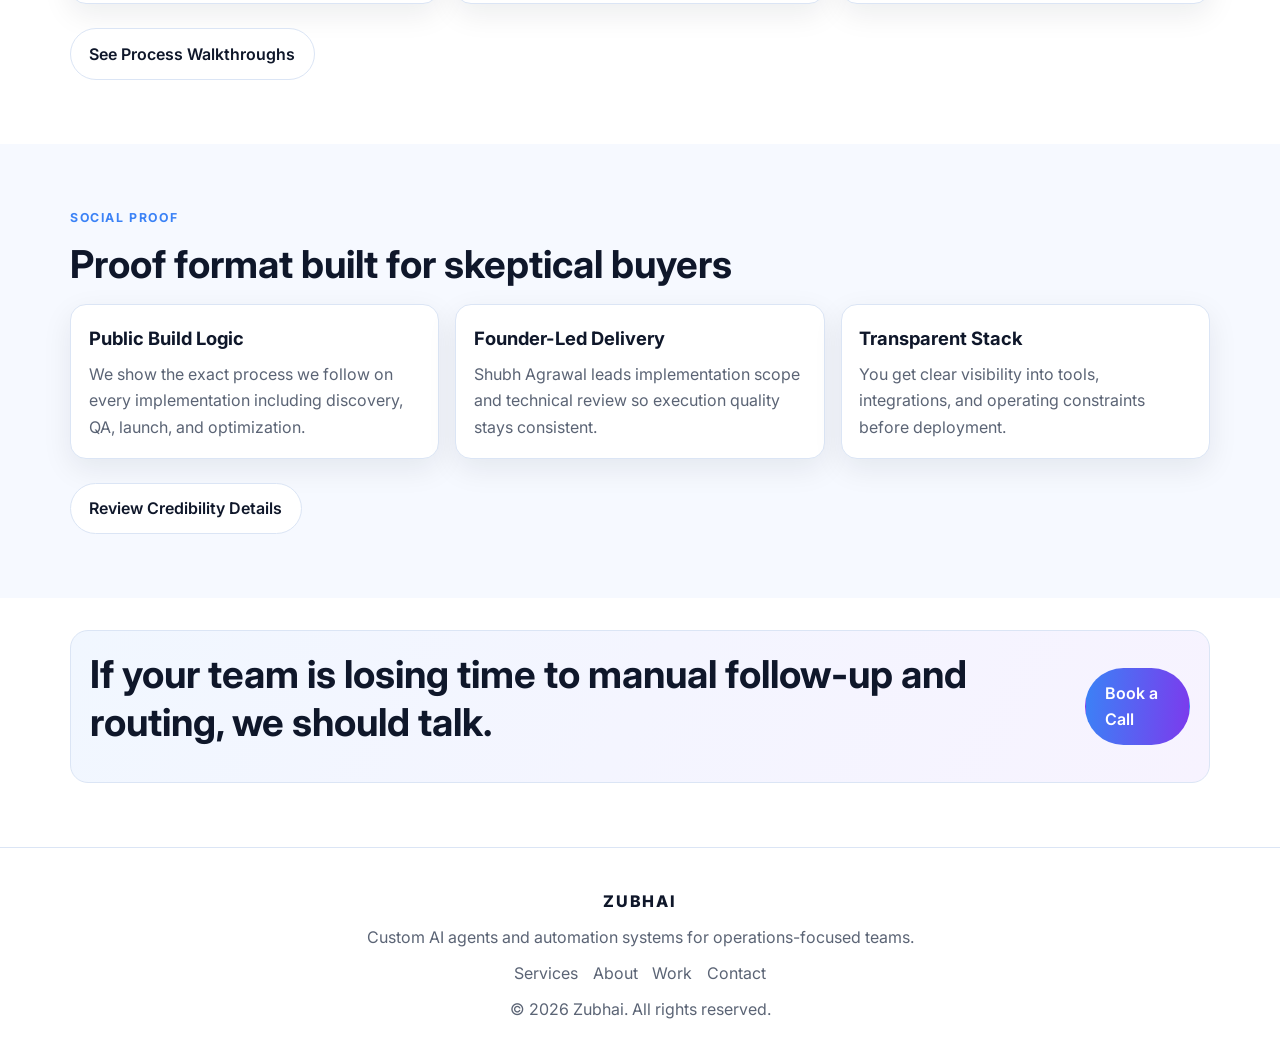
==== commit 25b00b4f: "Merge branch 'main' into codex/revamp-website-ui-and-integrate-chat-bot-y9ahic" ====
--- a/index.html
+++ b/index.html
@@ -37,31 +37,40 @@
           <li><a data-nav="/work" href="/work">Work</a></li>
           <li><a data-nav="/contact" href="/contact">Contact</a></li>
           <li><a href="https://calendly.com/shubzz429/new-meeting" target="_blank" rel="noopener noreferrer" class="btn btn-primary nav-cta">Book a Call</a></li>
+        <ul class="nav-links">
+          <li><a href="#services">Services</a></li>
+          <li><a href="#work">Work</a></li>
+          <li><a href="#demo">AI Chat</a></li>
+          <li><a href="#process">Process</a></li>
+          <li><a href="#contact">Contact</a></li>
         </ul>
         <button class="hamburger" aria-label="Toggle navigation"><i class="fas fa-bars"></i></button>
       </nav>
     </div>
   </header>
 
-  <main>
-    <section class="hero">
-      <div class="container hero-grid">
-        <div class="hero-content">
-          <p class="eyebrow">AI AUTOMATION FOR OPERATIONS TEAMS</p>
-          <h1>Replace repetitive work with <span class="accent">production-ready AI systems</span>.</h1>
-          <p class="subhead">Zubhai builds AI agents and workflow automation for teams with 5 to 50 people that need faster response times, cleaner handoffs, and reliable execution across support, sales, and operations.</p>
-          <div class="hero-buttons">
-            <a href="/services" class="btn btn-primary">See Services</a>
-            <a href="/contact" class="btn btn-secondary">Book a Call</a>
-          </div>
+  <section class="hero">
+    <div class="container hero-grid">
+      <div class="hero-content">
+        <p class="eyebrow">AI AUTOMATION AGENCY</p>
+        <h1>We build <span class="accent">AI systems</span> that drive growth, speed, and better operations.</h1>
+        <p class="subhead">Inspired by modern agency design, this version is now white-first with clean premium visuals, stronger images, and an embedded AI chat experience without extensions.</p>
+        <div class="hero-buttons">
+          <a href="#demo" class="btn btn-primary" id="open-chat-btn"><i class="fas fa-comment-dots"></i> Try AI Chat</a>
+          <a href="https://calendly.com/shubzz429/new-meeting" class="btn btn-secondary" id="book-calendly" target="_blank" rel="noopener noreferrer">Book Consultation</a>
         </div>
-        <div class="hero-visual info-visual">
-          <img src="https://images.unsplash.com/photo-1551288049-bebda4e38f71?auto=format&fit=crop&w=1200&q=80" alt="Operations dashboard with lead and response metrics">
-          <div class="visual-badges">
-            <span><i class="fas fa-bolt"></i> Qualification flow logic</span>
-            <span><i class="fas fa-link"></i> CRM and messaging sync</span>
-            <span><i class="fas fa-chart-line"></i> Clear weekly reporting</span>
-          </div>
+        <div class="stats">
+          <div><strong>30 days</strong><span>launch cycle</span></div>
+          <div><strong>24/7</strong><span>automated response</span></div>
+          <div><strong>ROI</strong><span>focused delivery</span></div>
+        </div>
+      </div>
+      <div class="hero-visual info-visual">
+        <img src="https://images.unsplash.com/photo-1551288049-bebda4e38f71?auto=format&fit=crop&w=1200&q=80" alt="AI automation performance dashboard with charts and KPIs">
+        <div class="visual-badges">
+          <span><i class="fas fa-bolt"></i> Lead qualification flow</span>
+          <span><i class="fas fa-link"></i> CRM + WhatsApp + Email sync</span>
+          <span><i class="fas fa-chart-line"></i> ROI and response-time tracking</span>
         </div>
       </div>
     </section>
